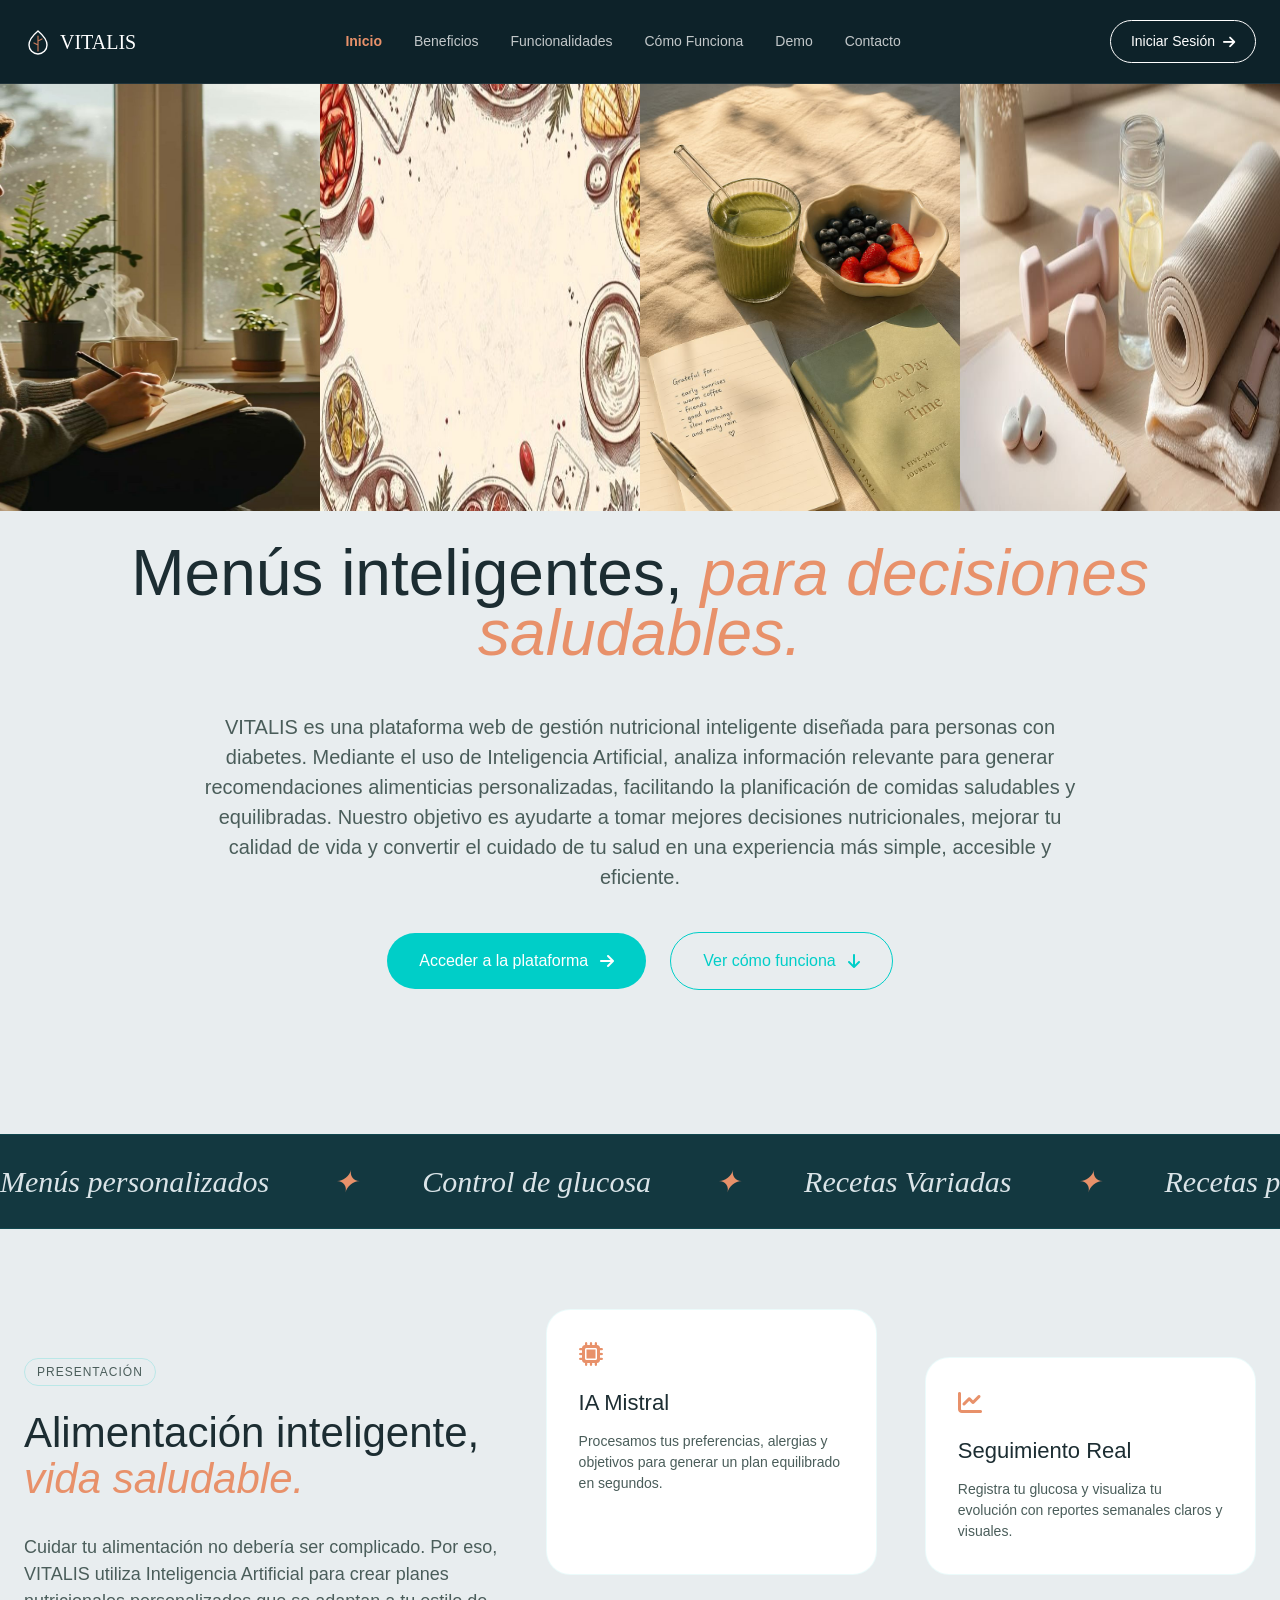
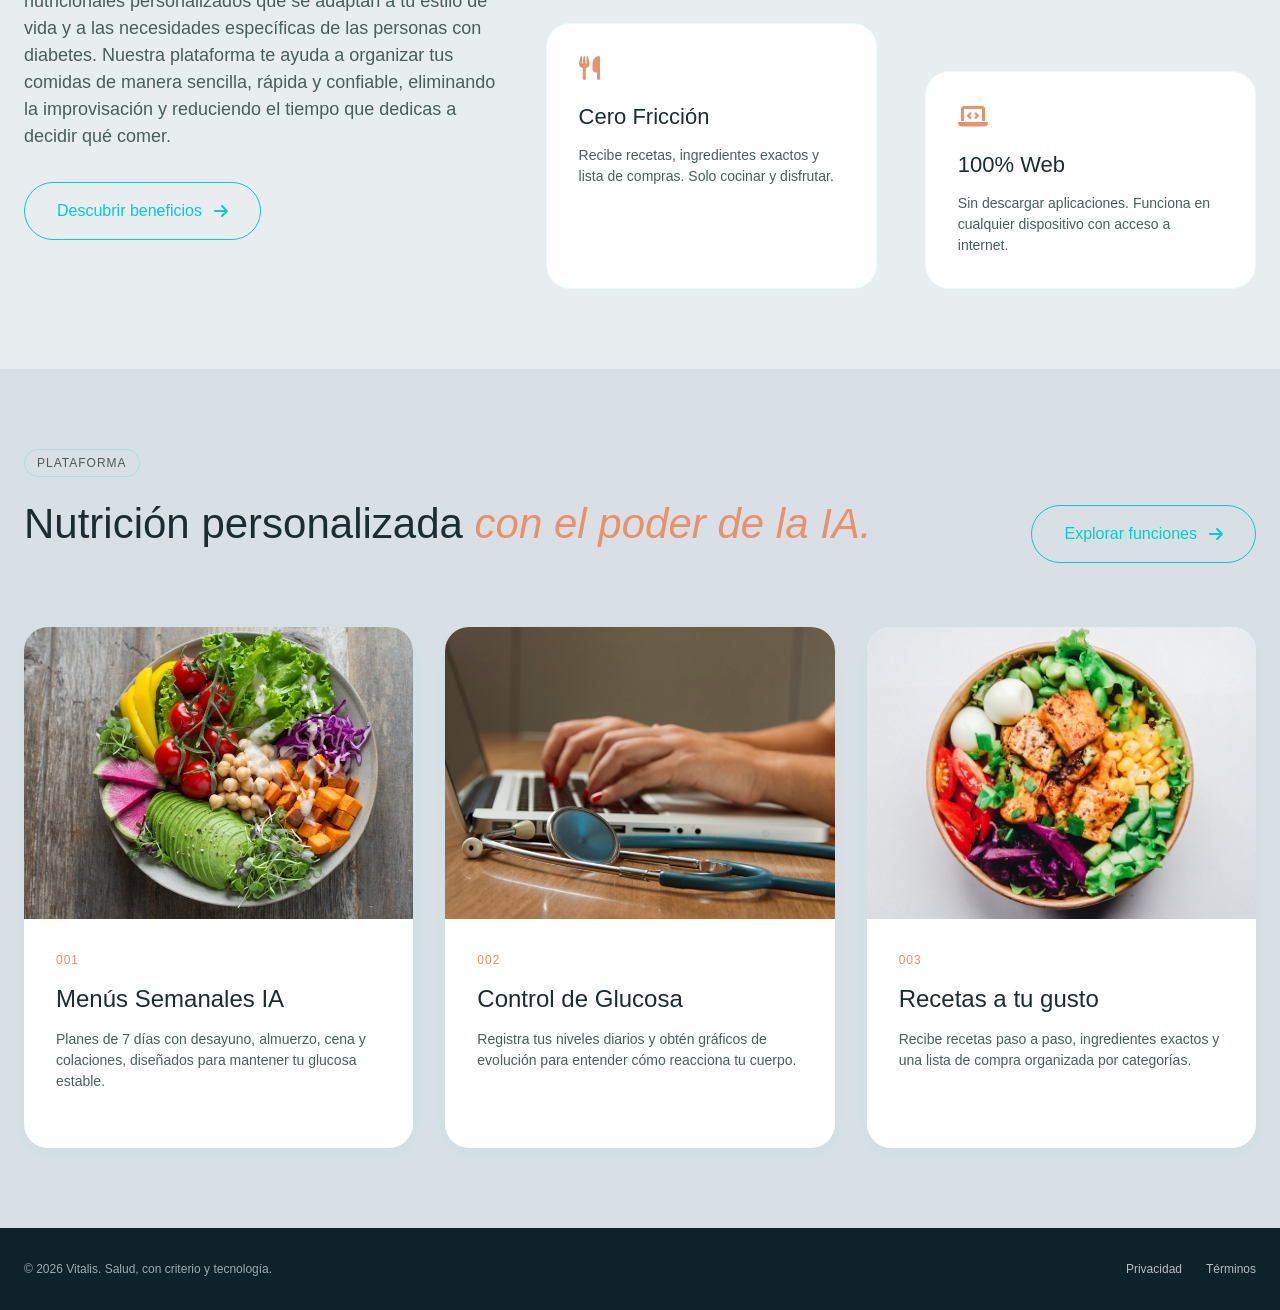
==== index.html @ 1b2283cb "Initial commit — Vitalis: diabetes nutrition platform" ====
<!DOCTYPE html>
<html lang="es">
<head>
<meta charset="UTF-8">
<meta name="viewport" content="width=device-width, initial-scale=1.0">
<title>VITALIS — Gestión Nutricional Inteligente para Diabetes</title>
<link rel="stylesheet" href="https://cdnjs.cloudflare.com/ajax/libs/font-awesome/6.4.0/css/all.min.css">
<link rel="stylesheet" href="estilos/estilos.css">
</head>
<body>

<header class="encabezado">
  <div class="contenedor contenedor-nav">
    <a href="index.html" class="logo">
      <img src="recursos/imagenes/logo.svg" width="28" height="28" alt="Vitalis">
      <span class="fuente-serif">VITALIS</span>
    </a>
    <nav class="enlaces-nav">
      <a href="index.html" class="activa">Inicio</a>
      <a href="paginas/beneficios.html">Beneficios</a>
      <a href="paginas/servicios.html">Funcionalidades</a>
      <a href="paginas/como-funciona.html">Cómo Funciona</a>
      <a href="paginas/demo.html">Demo</a>
      <a href="paginas/contacto.html">Contacto</a>
    </nav>
    <a href="paginas/login.html" class="boton-iniciar-sesion">Iniciar Sesión <i class="fas fa-arrow-right"></i></a>
  </div>
</header>

<section class="heroe">
  <div class="carrusel">
      <div class="carrusel__track">
        <!-- copia 1 -->
        <img src="recursos/imagenes/1131177631445539191.jfif" alt="">
        <img src="recursos/imagenes/descargar (1).jfif" alt="">
        <img src="recursos/imagenes/descargar (2).jfif" alt="">
        <img src="recursos/imagenes/Simple Online Income Ideas.jfif" alt="">
        <img src="recursos/imagenes/Unlocking the Mysteries of Spiritual Healing Through the Power of Mediums.jfif" alt="">
        <!-- copia 2 (idéntica, para el bucle sin corte) -->
        <img src="recursos/imagenes/1131177631445539191.jfif" alt="">
        <img src="recursos/imagenes/descargar (1).jfif" alt="">
        <img src="recursos/imagenes/descargar (2).jfif" alt="">
        <img src="recursos/imagenes/Simple Online Income Ideas.jfif" alt="">
        <img src="recursos/imagenes/Unlocking the Mysteries of Spiritual Healing Through the Power of Mediums.jfif" alt="">
      </div>
    </div>

  <div class="contenedor">
    <div class="heroe-titulo">
      <h1>Menús inteligentes, <em>para decisiones saludables.</em></h1>
    </div>

    <div class="heroe-texto">
      <p>VITALIS es una plataforma web de gestión nutricional inteligente diseñada para personas con diabetes. Mediante el uso de Inteligencia Artificial, analiza información relevante para generar recomendaciones alimenticias personalizadas, facilitando la planificación de comidas saludables y equilibradas. Nuestro objetivo es ayudarte a tomar mejores decisiones nutricionales, mejorar tu calidad de vida y convertir el cuidado de tu salud en una experiencia más simple, accesible y eficiente.</p>
    </div>

    <div class="grupo-botones">
      <a href="paginas/login.html" class="boton boton-primario"><span>Acceder a la plataforma</span><i class="fas fa-arrow-right"></i></a>
      <a href="paginas/como-funciona.html" class="boton boton-borde-bosque">Ver cómo funciona <i class="fas fa-arrow-down"></i></a>
    </div>

    <div class="estadisticas">
    </div>
  </div>
</section>

<div class="seccion-marquee">
  <div class="marquee">
    <span>Menús personalizados</span><span class="estrella">✦</span><span>Control de glucosa</span><span class="estrella">✦</span><span>Recetas Variadas</span><span class="estrella">✦</span><span>Recetas paso a paso</span><span class="estrella">✦</span>
    <span>Menús personalizados</span><span class="estrella">✦</span><span>Control de glucosa</span><span class="estrella">✦</span><span>Recetas Variadas</span><span class="estrella">✦</span><span>Recetas paso a paso</span><span class="estrella">✦</span>
  </div>
</div>

<section>
  <div class="contenedor malla-2 malla-2--filosofia">
    <div>
      <div class="pastilla">Presentación</div>
      <h2>Alimentación inteligente, <br><em>vida saludable.</em></h2>
      <p class="parrafo-filosofia mt-32">Cuidar tu alimentación no debería ser complicado. Por eso, VITALIS utiliza Inteligencia Artificial para crear planes nutricionales personalizados que se adaptan a tu estilo de vida y a las necesidades específicas de las personas con diabetes. Nuestra plataforma te ayuda a organizar tus comidas de manera sencilla, rápida y confiable, eliminando la improvisación y reduciendo el tiempo que dedicas a decidir qué comer.</p>
      <a href="paginas/beneficios.html" class="boton boton-borde-bosque mt-32">Descubrir beneficios <i class="fas fa-arrow-right"></i></a>
    </div>
    <div class="malla-2">
      <div class="tarjeta"><i class="fas fa-microchip"></i><h3>IA Mistral</h3><p>Procesamos tus preferencias, alergias y objetivos para generar un plan equilibrado en segundos.</p></div>
      <div class="tarjeta desplazado-top"><i class="fas fa-chart-line"></i><h3>Seguimiento Real</h3><p>Registra tu glucosa y visualiza tu evolución con reportes semanales claros y visuales.</p></div>
      <div class="tarjeta"><i class="fas fa-utensils"></i><h3>Cero Fricción</h3><p>Recibe recetas, ingredientes exactos y lista de compras. Solo cocinar y disfrutar.</p></div>
      <div class="tarjeta desplazado-top"><i class="fas fa-laptop-code"></i><h3>100% Web</h3><p>Sin descargar aplicaciones. Funciona en cualquier dispositivo con acceso a internet.</p></div>
    </div>
  </div>
</section>

<section class="fondo-crema">
  <div class="contenedor">
    <div class="cabecera-flex">
      <div>
        <div class="pastilla">Plataforma</div>
        <h2>Nutrición personalizada <em>con el poder de la IA.</em></h2>
      </div>
      <a href="paginas/servicios.html" class="boton boton-borde-bosque">Explorar funciones <i class="fas fa-arrow-right"></i></a>
    </div>
    <div class="malla-3">
      <article class="tarjeta-servicio">
        <div class="envoltura-img"><img src="recursos/imagenes/menus-ia.jpg" alt="Menús IA"></div>
        <div class="cuerpo-servicio">
          <div class="num-servicio">001</div>
          <h3>Menús Semanales IA</h3>
          <p>Planes de 7 días con desayuno, almuerzo, cena y colaciones, diseñados para mantener tu glucosa estable.</p>
        </div>
      </article>
      <article class="tarjeta-servicio">
        <div class="envoltura-img"><img src="recursos/imagenes/heroe-gestion-diabetes.jpg" alt="Control Glucosa"></div>
        <div class="cuerpo-servicio">
          <div class="num-servicio">002</div>
          <h3>Control de Glucosa</h3>
          <p>Registra tus niveles diarios y obtén gráficos de evolución para entender cómo reacciona tu cuerpo.</p>
        </div>
      </article>
      <article class="tarjeta-servicio">
        <div class="envoltura-img"><img src="recursos/imagenes/alimentos-saludables.jpg" alt="Listas de compra"></div>
        <div class="cuerpo-servicio">
          <div class="num-servicio">003</div>
          <h3>Recetas a tu gusto</h3>
          <p>Recibe recetas paso a paso, ingredientes exactos y una lista de compra organizada por categorías.</p>
        </div>
      </article>
    </div>
  </div>
</section>

<footer class="pie-pagina">
  <div class="contenedor contenedor-pie">
    <div>© 2026 Vitalis. Salud, con criterio y tecnología.</div>
    <div class="enlaces-pie">
      <a href="paginas/privacidad.html">Privacidad</a>
      <a href="paginas/terminos.html">Términos</a>
    </div>
  </div>
</footer>

</body>
</html>
---- estilos/estilos.css ----
.contenedor {
  max-width: 1400px;
  margin: 0 auto;
  padding: 0 24px;
}

.texto-centrado {
  text-align: center;
}

.fondo-crema {
  background: #D8E0E5;
}

.fondo-oscuro {
  background: #0D2229;
  color: #FFFFFF;
}
.fondo-oscuro h2, .fondo-oscuro h3 {
  color: #FFFFFF;
}

.fuente-serif {
  font-family: Georgia, "Times New Roman", Times, serif;
}

.pastilla {
  display: inline-flex;
  flex-direction: row;
  align-items: center;
  justify-content: flex-start;
  gap: 8px;
  padding: 4px 12px;
  border: 1px solid rgba(0, 206, 200, 0.2);
  border-radius: 999px;
  font-size: 12px;
  letter-spacing: 1px;
  text-transform: uppercase;
  font-weight: 500;
  color: #4A5D5A;
  margin-bottom: 24px;
}

.boton {
  display: inline-flex;
  flex-direction: row;
  align-items: center;
  justify-content: center;
  gap: 12px;
  padding: 16px 32px;
  border-radius: 999px;
  font-weight: 500;
  cursor: pointer;
  border: none;
  font-size: 16px;
  text-decoration: none;
  text-align: center;
}

.boton-primario {
  background: #00CEC8;
  color: #FFFFFF;
}
.boton-primario:hover {
  background: #E8916A;
  color: #1C2D32;
}

.boton-arcilla {
  background: #E8916A;
  color: #1C2D32;
}
.boton-arcilla:hover {
  background: #00CEC8;
  color: #FFFFFF;
}

.boton-wa {
  background: #25D366;
  color: #fff;
}
.boton-wa:hover {
  background: #128C7E;
}

.boton-bloque {
  width: 100%;
}

.boton-borde-bosque {
  background: transparent;
  color: #00CEC8;
  border: 1px solid #00CEC8;
}
.boton-borde-bosque:hover {
  background: #00CEC8;
  color: #FFFFFF;
}

.encabezado {
  position: sticky;
  top: 0;
  background: #0D2229;
  border-bottom: 1px solid rgba(255, 255, 255, 0.08);
  padding: 20px 0;
  z-index: 100;
}
.encabezado .contenedor-nav {
  display: flex;
  flex-direction: row;
  align-items: center;
  justify-content: space-between;
  gap: 0;
}
.encabezado .logo {
  display: flex;
  flex-direction: row;
  align-items: center;
  justify-content: flex-start;
  gap: 8px;
}
.encabezado .logo span {
  font-family: Georgia, "Times New Roman", Times, serif;
  font-size: 20px;
  color: #FFFFFF;
}
.encabezado .enlaces-nav {
  display: flex;
  flex-direction: row;
  align-items: center;
  justify-content: flex-start;
  gap: 32px;
}
.encabezado .enlaces-nav a {
  font-size: 14px;
  color: rgba(255, 255, 255, 0.75);
}
.encabezado .enlaces-nav a:hover {
  color: #FFFFFF;
}
.encabezado .enlaces-nav a.activa {
  color: #E8916A;
  font-weight: 600;
}
.encabezado .boton-iniciar-sesion {
  display: flex;
  flex-direction: row;
  align-items: center;
  justify-content: flex-start;
  gap: 8px;
  font-size: 14px;
  font-weight: 500;
  padding: 10px 20px;
  border-radius: 999px;
  border: 1px solid #FFFFFF;
  color: #FFFFFF;
}
.encabezado .boton-iniciar-sesion:hover {
  background: #FFFFFF;
  color: #0D2229;
}

.pie-pagina {
  background: #0D2229;
  color: #DAE4E8;
  padding: 32px 0;
}
.pie-pagina .contenedor-pie {
  display: flex;
  flex-direction: row;
  align-items: center;
  justify-content: space-between;
  gap: 0;
  font-size: 12px;
  opacity: 0.7;
}
.pie-pagina .enlaces-pie {
  display: flex;
  flex-direction: row;
  align-items: center;
  justify-content: flex-start;
  gap: 24px;
}
.pie-pagina .enlaces-pie a {
  color: #FFFFFF;
}

.malla-2 {
  display: grid;
  grid-template-columns: repeat(2, 1fr);
  gap: 48px;
}

.malla-3 {
  display: grid;
  grid-template-columns: repeat(3, 1fr);
  gap: 32px;
}

.malla-4 {
  display: grid;
  grid-template-columns: repeat(4, 1fr);
  gap: 40px;
}

.desplazado-top {
  margin-top: 48px;
}

.tarjeta {
  background: #FFFFFF;
  border: 1px solid rgba(0, 206, 200, 0.08);
  border-radius: 24px;
  padding: 32px;
}
.tarjeta:hover {
  box-shadow: 0 20px 40px -10px rgba(0, 206, 200, 0.15);
}
.tarjeta i {
  font-size: 24px;
  color: #E8916A;
  margin-bottom: 20px;
}
.tarjeta h3 {
  font-size: 22px;
  color: #1C2D32;
  font-weight: 500;
  margin-bottom: 12px;
}
.tarjeta p {
  font-size: 14px;
  color: #4A5D5A;
}

.tarjeta-servicio {
  background: #FFFFFF;
  border-radius: 24px;
  overflow: hidden;
  box-shadow: 0 5px 15px rgba(0, 206, 200, 0.05);
  display: flex;
  flex-direction: column;
}
.tarjeta-servicio .envoltura-img {
  aspect-ratio: 4/3;
  overflow: hidden;
}
.tarjeta-servicio .envoltura-img img {
  width: 100%;
  height: 100%;
  object-fit: cover;
}
.tarjeta-servicio .cuerpo-servicio {
  padding: 32px;
  flex-grow: 1;
  display: flex;
  flex-direction: column;
}
.tarjeta-servicio .num-servicio {
  font-size: 12px;
  text-transform: uppercase;
  letter-spacing: 1px;
  color: #E8916A;
  margin-bottom: 12px;
}
.tarjeta-servicio h3 {
  font-size: 24px;
  color: #1C2D32;
  font-weight: 500;
  margin-bottom: 12px;
}
.tarjeta-servicio p {
  font-size: 14px;
  color: #4A5D5A;
  margin-bottom: 24px;
  flex-grow: 1;
}

.td-etiqueta {
  color: #1C2D32;
  font-weight: 500;
}

.tabla-contenedor {
  max-width: 1000px;
  margin: 0 auto;
  overflow-x: auto;
}

table {
  width: 100%;
  border-collapse: collapse;
  text-align: left;
  background: #FFFFFF;
  border-radius: 16px;
  overflow: hidden;
  box-shadow: 0 10px 30px -15px rgba(22, 21, 19, 0.1);
  border: 1px solid rgba(0, 206, 200, 0.05);
}
table th {
  background: #00CEC8;
  color: #FFFFFF;
  padding: 16px;
  font-size: 12px;
  text-transform: uppercase;
  letter-spacing: 1px;
}
table td {
  padding: 16px;
  font-size: 14px;
  color: #4A5D5A;
  border-bottom: 1px solid rgba(0, 206, 200, 0.05);
}

.formulario-grupo {
  margin-bottom: 24px;
}

.formulario-etiqueta {
  display: block;
  font-size: 12px;
  text-transform: uppercase;
  letter-spacing: 1px;
  color: #00CEC8;
  font-weight: 500;
  margin-bottom: 8px;
}

.formulario-entrada {
  width: 100%;
  border: 1px solid rgba(0, 206, 200, 0.2);
  border-radius: 12px;
  font-family: "Segoe UI", Roboto, Helvetica, Arial, sans-serif;
  outline: none;
}
.formulario-entrada:focus {
  border-color: #E8916A;
}
.formulario-entrada {
  background: transparent;
  padding: 14px 16px;
  font-size: 15px;
  color: #1C2D32;
}

.ic-musgo {
  color: #5E8A8F;
}

.ic-arcilla {
  color: #E8916A;
}

.ic-bosque {
  color: #00CEC8;
}

.ic-tenue {
  color: #bbb;
}

.ic-wa {
  color: #25D366;
}

.ic-grande {
  font-size: 18px;
}

.contenedor--600 {
  max-width: 600px;
}

.contenedor--900 {
  max-width: 900px;
}

.contenedor--1000 {
  max-width: 1000px;
}

.mt-16 {
  margin-top: 16px;
}

.mt-32 {
  margin-top: 32px;
}

.mt-48 {
  margin-top: 48px;
}

.mb-64 {
  margin-bottom: 64px;
}

.cabecera-flex {
  display: flex;
  flex-direction: row;
  align-items: flex-end;
  justify-content: space-between;
  gap: 0;
  flex-wrap: wrap;
  gap: 24px;
  margin-bottom: 64px;
}

.circulo-icono {
  width: 56px;
  height: 56px;
  border-radius: 50%;
  display: flex;
  flex-direction: row;
  align-items: center;
  justify-content: center;
  gap: 0;
  flex-shrink: 0;
  background: #D8E0E5;
  margin-bottom: 24px;
  color: #1C2D32;
  font-size: 20px;
}
.circulo-icono i {
  line-height: 1;
  margin: 0;
  display: flex;
  flex-direction: row;
  align-items: center;
  justify-content: center;
  gap: 0;
  width: 100%;
  height: 100%;
}

.circulo-icono--sm {
  width: 48px;
  height: 48px;
}

.tarjeta--plana {
  background: transparent;
  border: none;
  box-shadow: none;
  padding: 0;
}

.demo-select-wrapper {
  position: relative;
  display: flex;
  align-items: center;
  gap: 12px;
}
.demo-select-wrapper .demo-select-icono {
  font-size: 20px;
  color: #E8916A;
  flex-shrink: 0;
  width: 24px;
  text-align: center;
}
.demo-select-wrapper select {
  width: 100%;
  padding: 14px 40px 14px 16px;
  border: 1px solid rgba(0, 206, 200, 0.2);
  border-radius: 12px;
  font-family: "Segoe UI", Roboto, Helvetica, Arial, sans-serif;
  font-size: 15px;
  color: #1C2D32;
  background: #FFFFFF;
  cursor: pointer;
  outline: none;
  appearance: none;
  transition: border-color 0.2s;
}
.demo-select-wrapper select:focus {
  border-color: #E8916A;
}
.demo-select-wrapper .demo-select-flecha {
  position: absolute;
  right: 16px;
  top: 50%;
  transform: translateY(-50%);
  color: #4A5D5A;
  font-size: 12px;
  pointer-events: none;
}

.demo-checkbox-grid {
  display: flex;
  flex-wrap: wrap;
  gap: 10px;
}
.demo-checkbox-grid .demo-checkbox-item {
  display: inline-flex;
  align-items: center;
  gap: 8px;
  padding: 10px 16px;
  border: 1px solid rgba(0, 206, 200, 0.15);
  border-radius: 12px;
  cursor: pointer;
  transition: border-color 0.2s, background 0.2s;
  background: #FFFFFF;
  user-select: none;
}
.demo-checkbox-grid .demo-checkbox-item input {
  accent-color: #00CEC8;
  width: 16px;
  height: 16px;
  flex-shrink: 0;
}
.demo-checkbox-grid .demo-checkbox-item i {
  font-size: 16px;
  color: #E8916A;
  flex-shrink: 0;
}
.demo-checkbox-grid .demo-checkbox-item h4 {
  font-size: 14px;
  color: #1C2D32;
  font-weight: 500;
}
.demo-checkbox-grid .demo-checkbox-item:hover {
  border-color: #E8916A;
  background: rgba(232, 145, 106, 0.04);
}

.volver-link {
  display: inline-flex;
  flex-direction: row;
  align-items: center;
  justify-content: flex-start;
  gap: 8px;
  font-size: 13px;
  color: #4A5D5A;
  text-decoration: none;
  margin-bottom: 16px;
}

* {
  margin: 0;
  padding: 0;
  box-sizing: border-box;
}

body {
  font-family: "Segoe UI", Roboto, Helvetica, Arial, sans-serif;
  background: #E8EDEF;
  color: #1C2D32;
  overflow-x: hidden;
  line-height: 1.5;
}

img {
  max-width: 100%;
  display: block;
}

a {
  text-decoration: none;
  color: inherit;
}

ul {
  list-style: none;
}

section {
  padding: 80px 0;
}

h1 {
  font-size: 56px;
  line-height: 0.95;
  color: #1C2D32;
  font-weight: 300;
}

h2 {
  font-size: 42px;
  font-weight: 300;
  color: #1C2D32;
  line-height: 1.1;
  margin-bottom: 16px;
}

h1 em, h2 em {
  color: #E8916A;
  font-style: italic;
}

.pagina-heroe {
  padding: 120px 0 80px;
  position: relative;
  overflow: hidden;
}
.pagina-heroe p {
  font-size: 18px;
  color: #4A5D5A;
  margin-top: 32px;
  max-width: 700px;
}

.pagina-heroe--fondo,
.pagina-heroe--servicios,
.pagina-heroe--como-funciona {
  background-size: cover;
  background-position: center;
}
.pagina-heroe--fondo::before,
.pagina-heroe--servicios::before,
.pagina-heroe--como-funciona::before {
  content: "";
  position: absolute;
  inset: 0;
  background: rgba(0, 0, 0, 0.35);
  z-index: 0;
  pointer-events: none;
}
.pagina-heroe--fondo .contenedor,
.pagina-heroe--servicios .contenedor,
.pagina-heroe--como-funciona .contenedor {
  position: relative;
  z-index: 1;
}
.pagina-heroe--fondo .pastilla,
.pagina-heroe--servicios .pastilla,
.pagina-heroe--como-funciona .pastilla {
  color: #FFFFFF;
  border-color: rgba(255, 255, 255, 0.3);
}
.pagina-heroe--fondo h1,
.pagina-heroe--servicios h1,
.pagina-heroe--como-funciona h1 {
  color: #FFFFFF;
  font-weight: 700;
  font-size: 60px;
}
.pagina-heroe--fondo h1 em,
.pagina-heroe--servicios h1 em,
.pagina-heroe--como-funciona h1 em {
  color: #E8916A;
}
.pagina-heroe--fondo p,
.pagina-heroe--servicios p,
.pagina-heroe--como-funciona p {
  color: rgba(255, 255, 255, 0.85);
  font-weight: 700;
  font-size: 20px;
}

.pagina-heroe--fondo {
  background-image: url("../recursos/imagenes/Gemini_Generated_Image_z3b05wz3b05wz3b0.png");
}

.pagina-heroe--servicios {
  background-image: url("../recursos/imagenes/ChatGPT Image 21 jun 2026, 20_52_19.png");
}

.pagina-heroe--como-funciona {
  background-image: url("../recursos/imagenes/ChatGPT Image 21 jun 2026, 20_43_09.png");
}

.heroe {
  padding: 0 0 80px;
  position: relative;
  overflow: hidden;
}
.heroe .heroe-titulo {
  text-align: center;
  padding-top: 32px;
  margin-bottom: 48px;
}
.heroe .heroe-titulo h1 {
  font-size: 64px;
  margin-bottom: 0;
}
.heroe .carrusel {
  overflow: hidden;
  aspect-ratio: 3/1;
}
.heroe .carrusel .carrusel__track {
  display: flex;
  width: max-content;
  height: 100%;
  animation: scroll-carrusel 20s linear infinite;
}
.heroe .carrusel .carrusel__track img {
  height: 100%;
  width: 25vw;
  max-width: none;
  flex-shrink: 0;
}
.heroe .heroe-texto p {
  font-size: 20px;
  color: #4A5D5A;
  margin-bottom: 40px;
  max-width: 900px;
  margin-left: auto;
  margin-right: auto;
  text-align: center;
}
.heroe .grupo-botones {
  display: flex;
  flex-direction: row;
  align-items: center;
  justify-content: center;
  gap: 24px;
  flex-wrap: wrap;
  margin-bottom: 64px;
}
.heroe .estadisticas {
  display: grid;
  grid-template-columns: repeat(3, 1fr);
  gap: 32px;
  max-width: 600px;
  margin: 0 auto;
}

.malla-2--filosofia {
  grid-template-columns: 0.8fr 1.2fr;
  align-items: center;
}

.parrafo-filosofia {
  font-size: 18px;
  color: #4A5D5A;
}

.seccion-marquee {
  padding: 24px 0;
  background: #133840;
  border-top: 1px solid rgba(0, 206, 200, 0.1);
  border-bottom: 1px solid rgba(0, 206, 200, 0.1);
  overflow: hidden;
}
.seccion-marquee .marquee {
  display: flex;
  gap: 64px;
  white-space: nowrap;
  font-family: Georgia, "Times New Roman", Times, serif;
  font-size: 30px;
  font-style: italic;
  color: #DAE4E8;
  animation: slide 40s linear infinite;
}
.seccion-marquee .marquee .estrella {
  color: #E8916A;
}

@keyframes slide {
  to {
    transform: translateX(-50%);
  }
}
@keyframes scroll-carrusel {
  from {
    transform: translateX(0);
  }
  to {
    transform: translateX(-50%);
  }
}
.detalle-servicio {
  display: grid;
  grid-template-columns: 1fr 1fr;
  gap: 64px;
  align-items: center;
  padding: 80px 0;
  border-top: 1px solid rgba(0, 206, 200, 0.1);
}
.detalle-servicio .num-servicio {
  font-size: 14px;
  letter-spacing: 2px;
  color: #E8916A;
  text-transform: uppercase;
}
.detalle-servicio h2 {
  font-size: 36px;
  color: #0D2229;
  margin-top: 12px;
  margin-bottom: 24px;
  font-weight: 500;
}
.detalle-servicio p {
  font-size: 16px;
  color: #4A5D5A;
  margin-bottom: 32px;
}
.detalle-servicio .etiquetas {
  display: flex;
  flex-direction: row;
  align-items: center;
  justify-content: flex-start;
  gap: 8px;
  flex-wrap: wrap;
  margin-bottom: 32px;
}
.detalle-servicio .etiquetas .etiqueta {
  background: #D8E0E5;
  color: #4A5D5A;
  padding: 6px 12px;
  border-radius: 999px;
  font-size: 12px;
}
.detalle-servicio .imagen-servicio {
  border-radius: 16px;
  overflow: hidden;
  aspect-ratio: 4/3;
}
.detalle-servicio .imagen-servicio img {
  width: 100%;
  height: 100%;
  object-fit: cover;
}

.detalle-servicio--borde {
  border-bottom: 1px solid rgba(0, 206, 200, 0.1);
}

.detalle-servicio--reverso .imagen-servicio {
  order: 2;
}

.seccion-mockup {
  background: #D8E0E5;
  text-align: center;
}
.seccion-mockup .ventana-mockup {
  max-width: 1000px;
  margin: 48px auto 0;
  background: #FFFFFF;
  border: 1px solid rgba(0, 206, 200, 0.08);
  border-radius: 16px;
  overflow: hidden;
  box-shadow: 0 20px 50px -10px rgba(0, 206, 200, 0.15);
}
.seccion-mockup .barra-navegador {
  display: flex;
  flex-direction: row;
  align-items: center;
  justify-content: flex-start;
  gap: 8px;
  padding: 12px 20px;
  border-bottom: 1px solid rgba(0, 206, 200, 0.05);
}
.seccion-mockup .barra-navegador .punto {
  width: 10px;
  height: 10px;
  border-radius: 50%;
}
.seccion-mockup .barra-navegador .rojo {
  background: #ff5f56;
}
.seccion-mockup .barra-navegador .amarillo {
  background: #ffbd2e;
}
.seccion-mockup .barra-navegador .verde {
  background: #27c93f;
}
.seccion-mockup .barra-navegador .url {
  margin-left: 12px;
  font-size: 12px;
  color: #4A5D5A;
}
.seccion-mockup .cuerpo-mockup {
  display: grid;
  grid-template-columns: 1fr 2fr;
  gap: 24px;
  padding: 32px;
}
.seccion-mockup .tarjeta {
  text-align: left;
  padding: 20px;
  background: #FFFFFF;
  border: 1px solid rgba(0, 206, 200, 0.05);
  border-radius: 12px;
}
.seccion-mockup .tarjeta .mini-titulo {
  font-size: 12px;
  text-transform: uppercase;
  letter-spacing: 1px;
  color: #E8916A;
  display: block;
  margin-bottom: 8px;
}
.seccion-mockup .tarjeta .valor {
  display: block;
  font-family: Georgia, "Times New Roman", Times, serif;
  font-size: 28px;
  color: #0D2229;
  font-weight: 400;
}
.seccion-mockup .tarjeta .barra {
  height: 8px;
  margin-top: 12px;
  border-radius: 4px;
  background: #D8E0E5;
}
.seccion-mockup .tarjeta .barra span {
  display: block;
  height: 100%;
  width: 70%;
  border-radius: 4px;
  background: #5E8A8F;
}
.seccion-mockup .tarjeta .menu li {
  display: flex;
  flex-direction: row;
  align-items: center;
  justify-content: space-between;
  gap: 0;
  padding: 6px 0;
  font-size: 14px;
  color: #4A5D5A;
  border-bottom: 1px solid rgba(0, 206, 200, 0.05);
}
.seccion-mockup .tarjeta .menu .sin-borde {
  border-bottom: none;
}

.malla-precios {
  display: grid;
  grid-template-columns: 1fr 1fr;
  gap: 32px;
  max-width: 1000px;
  margin: 48px auto 0;
}
.malla-precios .tarjeta-precio {
  background: #FFFFFF;
  border: 1px solid rgba(0, 206, 200, 0.08);
  border-radius: 24px;
  padding: 40px;
  position: relative;
}
.malla-precios .tarjeta-precio:hover {
  border-color: #E8916A;
  box-shadow: 0 20px 40px -10px rgba(232, 145, 106, 0.2);
}
.malla-precios .tarjeta-precio .insignia-precio {
  position: absolute;
  top: -16px;
  right: -16px;
  background: #E8916A;
  color: #fff;
  font-size: 12px;
  padding: 4px 12px;
  border-radius: 999px;
}
.malla-precios .tarjeta-precio h3 {
  font-size: 24px;
  color: #1C2D32;
  font-weight: 500;
  margin-bottom: 8px;
}
.malla-precios .tarjeta-precio .sub-precio {
  font-size: 14px;
  color: #4A5D5A;
  margin-bottom: 24px;
}
.malla-precios .tarjeta-precio .valor-precio {
  font-family: Georgia, "Times New Roman", Times, serif;
  font-size: 36px;
  color: #00CEC8;
  margin-bottom: 24px;
}
.malla-precios .tarjeta-precio .valor-precio span {
  font-size: 16px;
  color: #4A5D5A;
  font-family: "Segoe UI", Roboto, Helvetica, Arial, sans-serif;
}
.malla-precios .tarjeta-precio .lista-precio {
  list-style: none;
  margin-bottom: 32px;
}
.malla-precios .tarjeta-precio .lista-precio li {
  font-size: 14px;
  color: #4A5D5A;
  margin-bottom: 12px;
  display: flex;
  flex-direction: row;
  align-items: center;
  justify-content: flex-start;
  gap: 8px;
}
.malla-precios .tarjeta-precio .lista-precio li i {
  color: #5E8A8F;
}
.malla-precios .tarjeta-precio .lista-precio .deshabilitado {
  opacity: 0.5;
}
.malla-precios .tarjeta-precio .lista-precio .deshabilitado i {
  color: #ccc;
}

.destacada {
  border-color: #E8916A;
}

.elemento-faq {
  background: #FFFFFF;
  border: 1px solid rgba(0, 206, 200, 0.08);
  border-radius: 16px;
  padding: 24px;
  margin-bottom: 16px;
  cursor: pointer;
}
.elemento-faq summary {
  font-family: Georgia, "Times New Roman", Times, serif;
  font-size: 20px;
  color: #1C2D32;
  display: flex;
  flex-direction: row;
  align-items: center;
  justify-content: space-between;
  gap: 0;
}
.elemento-faq p {
  margin-top: 16px;
  font-size: 14px;
  color: #4A5D5A;
}

.timeline {
  max-width: 800px;
  margin: 0 auto;
}
.timeline .item-timeline {
  position: relative;
  padding-left: 80px;
  padding-bottom: 48px;
  border-left: 1px solid rgba(0, 206, 200, 0.15);
  margin-left: 20px;
}
.timeline .item-timeline.sin-borde {
  border-left: none;
}
.timeline .item-timeline .num-timeline {
  width: 40px;
  height: 40px;
  border-radius: 50%;
  display: flex;
  flex-direction: row;
  align-items: center;
  justify-content: center;
  gap: 0;
  flex-shrink: 0;
  position: absolute;
  left: 0;
  top: 0;
  margin-left: -20px;
  background: #E8EDEF;
  border: 1px solid #E8916A;
  color: #E8916A;
  font-family: Georgia, "Times New Roman", Times, serif;
  font-weight: 500;
}
.timeline .item-timeline h3 {
  font-size: 28px;
  color: #1C2D32;
  margin-bottom: 12px;
  font-weight: 500;
}
.timeline .item-timeline .meta-timeline {
  font-size: 12px;
  text-transform: uppercase;
  letter-spacing: 1px;
  color: #5E8A8F;
  margin-bottom: 16px;
  display: block;
}
.timeline .item-timeline p {
  font-size: 16px;
  color: #4A5D5A;
}

.tarjeta-comparativa {
  background: #FFFFFF;
  border: none;
  border-radius: 24px;
  padding: 32px;
  border-left: 4px solid #C5D5D9;
}
.tarjeta-comparativa h3 {
  font-size: 24px;
  color: #1C2D32;
  font-weight: 500;
  margin-bottom: 24px;
}
.tarjeta-comparativa ul li {
  display: flex;
  flex-direction: row;
  align-items: flex-start;
  justify-content: flex-start;
  gap: 12px;
  margin-bottom: 16px;
  font-size: 14px;
  color: #4A5D5A;
}
.tarjeta-comparativa ul li i {
  margin-top: 4px;
}

.activa {
  border-color: #E8916A;
}

.tarjeta-comparativa .ic-tenue-titulo {
  color: #4A5D5A;
}

.tarjeta-meta {
  background: #FFFFFF;
  border: none;
  border-radius: 24px;
  padding: 40px;
  border-top: 4px solid transparent;
  box-shadow: 0 10px 30px -15px rgba(22, 21, 19, 0.1);
}
.tarjeta-meta h3 {
  font-size: 24px;
  color: #1C2D32;
  font-weight: 500;
  margin: 12px 0 16px;
}
.tarjeta-meta p {
  font-size: 14px;
  color: #4A5D5A;
}
.tarjeta-meta .etiqueta-meta {
  font-size: 12px;
  text-transform: uppercase;
  letter-spacing: 1px;
  font-weight: 600;
}

.tarjeta-meta--musgo {
  border-top-color: #5E8A8F;
}

.tarjeta-meta--musgo .etiqueta-meta {
  color: #5E8A8F;
}

.tarjeta-meta--arcilla {
  border-top-color: #E8916A;
}

.tarjeta-meta--arcilla .etiqueta-meta {
  color: #E8916A;
}

.tarjeta-meta--bosque {
  border-top-color: #00CEC8;
}

.tarjeta-meta--bosque .etiqueta-meta {
  color: #00CEC8;
}

.contenido-legal {
  max-width: 700px;
  margin: 40px auto 80px;
  font-size: 16px;
  line-height: 1.8;
  color: #4A5D5A;
}
.contenido-legal h2 {
  font-family: Georgia, "Times New Roman", Times, serif;
  font-size: 28px;
  color: #0D2229;
  margin-top: 40px;
  margin-bottom: 16px;
  font-weight: 500;
}
.contenido-legal p {
  margin-bottom: 20px;
}
.contenido-legal strong {
  color: #1C2D32;
  font-weight: 600;
}
.contenido-legal a {
  color: #E8916A;
  text-decoration: underline;
}

.seccion--sin-top {
  padding-top: 0;
}

.seccion--compacta {
  padding: 0 0 40px;
}

.seccion--top-40 {
  padding-top: 40px;
}

.malla-stats .stat-num {
  font-family: Georgia, "Times New Roman", Times, serif;
  font-size: 48px;
  color: #E8916A;
  margin-bottom: 12px;
}
.malla-stats .stat-label {
  font-size: 12px;
  text-transform: uppercase;
  letter-spacing: 1px;
  opacity: 0.7;
}
.malla-stats .stat--bordes {
  border-left: 1px solid rgba(255, 255, 255, 0.15);
  border-right: 1px solid rgba(255, 255, 255, 0.15);
}

.bloque-cta {
  background: #0D2229;
  color: #FFFFFF;
}
.bloque-cta h2, .bloque-cta h3 {
  color: #FFFFFF;
}
.bloque-cta {
  padding: 64px 48px;
  border-radius: 24px;
  text-align: center;
  position: relative;
  overflow: hidden;
}
.bloque-cta h2 {
  margin-bottom: 16px;
}
.bloque-cta p {
  opacity: 0.7;
  margin: 0 auto 32px;
  max-width: 400px;
}
.bloque-cta .bloque-cta__icono {
  width: 64px;
  height: 64px;
  border-radius: 50%;
  display: flex;
  flex-direction: row;
  align-items: center;
  justify-content: center;
  gap: 0;
  flex-shrink: 0;
  background: rgba(232, 145, 106, 0.2);
  border: 1px solid #E8916A;
  margin: 0 auto 24px;
  color: #E8916A;
  font-size: 24px;
}

.cita-uso {
  font-style: italic;
}

.parrafo-intro {
  font-size: 14px;
  color: #4A5D5A;
  max-width: 500px;
  margin-left: auto;
  margin-right: auto;
}

.caja-contacto {
  background: #FFFFFF;
  border: none;
  border-radius: 24px;
  padding: 32px;
  margin-bottom: 32px;
}
.caja-contacto h3 {
  font-size: 22px;
  color: #1C2D32;
  font-weight: 500;
  margin-bottom: 24px;
}

.caja-profesional {
  background: #0D2229;
  color: #FFFFFF;
}
.caja-profesional h2, .caja-profesional h3 {
  color: #FFFFFF;
}
.caja-profesional {
  padding: 32px;
  border-radius: 24px;
}
.caja-profesional h3 {
  font-size: 22px;
  margin-bottom: 24px;
  font-weight: 500;
}
.caja-profesional p {
  opacity: 0.8;
  font-size: 14px;
  margin-bottom: 24px;
}

.item-contacto {
  display: flex;
  flex-direction: row;
  align-items: flex-start;
  justify-content: flex-start;
  gap: 12px;
  margin-bottom: 16px;
  font-size: 14px;
  color: #4A5D5A;
}
.item-contacto i {
  margin-top: 4px;
  font-size: 18px;
}
.item-contacto strong {
  display: block;
  color: #1C2D32;
  font-weight: 500;
}

.caja-aviso {
  background: rgba(232, 145, 106, 0.2);
  border: 1px solid #E8916A;
  padding: 16px;
  border-radius: 12px;
  display: flex;
  flex-direction: row;
  align-items: center;
  justify-content: flex-start;
  gap: 12px;
  font-size: 12px;
}
.caja-aviso i {
  color: #E8916A;
  font-size: 18px;
}

.nota-formulario {
  font-size: 12px;
  opacity: 0.6;
  margin-bottom: 16px;
}

.malla-2--contacto {
  grid-template-columns: 1.4fr 1fr;
}

.malla-2--form {
  grid-template-columns: 1fr 1fr;
  gap: 24px;
  margin-bottom: 24px;
}

.demo-hero {
  padding: 100px 0 40px;
  text-align: center;
}
.demo-hero h1 {
  margin-bottom: 16px;
}
.demo-hero p {
  font-size: 18px;
  color: #4A5D5A;
  max-width: 600px;
  margin: 0 auto;
}

.demo-contenedor, .demo-resultado {
  max-width: 800px;
  margin: 0 auto;
  background: #FFFFFF;
  border-radius: 24px;
  padding: 48px;
  box-shadow: 0 10px 30px -15px rgba(0, 206, 200, 0.1);
}

.demo-leyenda {
  font-size: 12px;
  text-transform: uppercase;
  letter-spacing: 1px;
  color: #4A5D5A;
  margin-bottom: 16px;
}

.demo-seccion {
  border: none;
  margin-bottom: 24px;
  padding-bottom: 24px;
}

.demo-seccion--ultima {
  border-bottom: none;
  margin-bottom: 24px;
}

.demo-titulo-seccion {
  font-family: Georgia, "Times New Roman", Times, serif;
  font-size: 20px;
  color: #1C2D32;
  margin-bottom: 16px;
  display: flex;
  flex-direction: row;
  align-items: center;
  justify-content: flex-start;
  gap: 12px;
}
.demo-titulo-seccion .num-seccion {
  width: 32px;
  height: 32px;
  border-radius: 50%;
  display: flex;
  flex-direction: row;
  align-items: center;
  justify-content: center;
  gap: 0;
  flex-shrink: 0;
  background: #00CEC8;
  color: #FFFFFF;
  font-size: 14px;
  font-family: "Segoe UI", Roboto, Helvetica, Arial, sans-serif;
  font-weight: 600;
}

.demo-details {
  max-width: 800px;
  margin: 32px auto 64px;
}
.demo-details summary {
  cursor: pointer;
  list-style: none;
}

.demo-conector {
  text-align: center;
  margin: 48px 0;
}
.demo-conector .conector-icono {
  width: 64px;
  height: 64px;
  border-radius: 50%;
  display: flex;
  flex-direction: row;
  align-items: center;
  justify-content: center;
  gap: 0;
  flex-shrink: 0;
  margin: 0 auto;
  background: #00CEC8;
  color: #FFFFFF;
  font-size: 24px;
}
.demo-conector .conector-texto {
  margin-top: 12px;
  font-size: 14px;
  text-transform: uppercase;
  letter-spacing: 1px;
  color: #4A5D5A;
  font-weight: 600;
}
.demo-conector .conector-subtexto {
  margin-top: 4px;
  font-size: 12px;
  color: #4A5D5A;
  opacity: 0.6;
}

.demo-resultado .resultado-header {
  text-align: center;
  margin-bottom: 32px;
  padding-bottom: 24px;
  border-bottom: 2px solid rgba(0, 206, 200, 0.08);
}
.demo-resultado .resultado-header .ia-badge {
  display: inline-flex;
  flex-direction: row;
  align-items: center;
  justify-content: flex-start;
  gap: 8px;
  padding: 6px 16px;
  background: rgba(0, 206, 200, 0.1);
  border-radius: 999px;
  font-size: 11px;
  text-transform: uppercase;
  letter-spacing: 1px;
  font-weight: 700;
  color: #00CEC8;
  margin-bottom: 16px;
}
.demo-resultado .resultado-header .ia-badge i {
  font-size: 14px;
}
.demo-resultado .resultado-header h3 {
  font-family: Georgia, "Times New Roman", Times, serif;
  font-size: 26px;
  color: #1C2D32;
  margin-bottom: 8px;
}
.demo-resultado .resultado-header p {
  font-size: 14px;
  color: #4A5D5A;
}

.demo-menu .demo-menu-item {
  display: grid;
  grid-template-columns: 56px 1fr auto;
  gap: 16px;
  align-items: center;
  padding: 16px 0;
  border-bottom: 1px solid rgba(0, 206, 200, 0.06);
}
.demo-menu .demo-menu-item.sin-borde {
  border-bottom: none;
}
.demo-menu .demo-menu-item .menu-icono {
  width: 48px;
  height: 48px;
  border-radius: 12px;
  background: #D8E0E5;
  display: flex;
  align-items: center;
  justify-content: center;
  font-size: 18px;
  color: #00CEC8;
}
.demo-menu .demo-menu-item .menu-contenido h4 {
  font-size: 15px;
  color: #1C2D32;
  margin-bottom: 2px;
  font-weight: 600;
}
.demo-menu .demo-menu-item .menu-contenido p {
  font-size: 13px;
  color: #4A5D5A;
}
.demo-menu .demo-menu-item .menu-nutricion {
  text-align: right;
}
.demo-menu .demo-menu-item .menu-nutricion .cho {
  font-size: 14px;
  font-weight: 700;
  color: #00CEC8;
}
.demo-menu .demo-menu-item .menu-nutricion .ig {
  font-size: 11px;
  color: #4A5D5A;
}

.demo-nutricion-total {
  display: grid;
  grid-template-columns: repeat(3, 1fr);
  gap: 16px;
  margin-top: 24px;
  padding-top: 24px;
  border-top: 2px solid rgba(0, 206, 200, 0.1);
}
.demo-nutricion-total .nutricion-item {
  text-align: center;
  padding: 16px;
  background: #D8E0E5;
  border-radius: 16px;
}
.demo-nutricion-total .nutricion-item .nutricion-num {
  font-family: Georgia, "Times New Roman", Times, serif;
  font-size: 28px;
  color: #00CEC8;
  font-weight: 600;
}
.demo-nutricion-total .nutricion-item .nutricion-label {
  font-size: 11px;
  text-transform: uppercase;
  letter-spacing: 1px;
  color: #4A5D5A;
  margin-top: 4px;
}

.cta-texto {
  opacity: 0.7;
  margin-bottom: 32px;
  font-size: 16px;
}

.demo-cta-claro {
  background: #D8E0E5;
  color: #1C2D32;
  text-align: center;
}
.demo-cta-claro h2 {
  color: #1C2D32;
}
.demo-cta-claro .cta-texto {
  color: #4A5D5A;
  opacity: 1;
}

.demo-nota {
  text-align: center;
  margin-top: 32px;
  padding: 20px;
  background: rgba(232, 145, 106, 0.1);
  border: 1px solid rgba(232, 145, 106, 0.3);
  border-radius: 16px;
  font-size: 14px;
  color: #4A5D5A;
}
.demo-nota a {
  color: #00CEC8;
  font-weight: 600;
  text-decoration: underline;
}

.gestion-nutricional {
  padding: 80px 0;
}

.contenido-superior {
  display: flex;
  flex-direction: row;
  align-items: flex-start;
  justify-content: center;
  gap: 48px;
  flex-wrap: wrap;
}

.titulo-seccion-gn {
  color: #0D2229;
  margin-bottom: 24px;
}

.notas {
  background: #FFFFFF;
  border: 1px solid rgba(0, 206, 200, 0.08);
  border-radius: 24px;
  padding: 32px;
  display: flex;
  flex-direction: column;
  align-items: stretch;
  justify-content: flex-start;
  gap: 16px;
  flex: 1;
}
.notas .boton {
  margin-top: 16px;
}
.notas textarea {
  width: 100%;
  height: 250px;
  background: #E8EDEF;
  border: none;
  border-radius: 5px;
  padding: 20px;
  resize: none;
  font-size: 15px;
  font-family: "Segoe UI", Roboto, Helvetica, Arial, sans-serif;
  color: #1C2D32;
  box-shadow: 10px 10px 25px rgba(0, 0, 0, 0.15);
  transform: rotate(-2deg);
  transition: 0.4s;
}
.notas textarea:focus {
  outline: none;
  transform: rotate(0deg) scale(1.02);
}

.logros {
  background: #FFFFFF;
  border: 1px solid rgba(0, 206, 200, 0.08);
  border-radius: 24px;
  padding: 32px;
  flex: 0 0 350px;
  text-align: center;
}
.logros .logros__contenido {
  display: flex;
  flex-direction: row;
  align-items: center;
  justify-content: center;
  gap: 24px;
  margin-top: 24px;
}
.logros .logros__texto {
  margin-top: 20px;
  font-weight: 600;
  font-size: 14px;
  color: #4A5D5A;
}

.barra-progreso {
  width: 55px;
  height: 250px;
  background: #D8E0E5;
  border-radius: 50px;
  overflow: hidden;
  display: flex;
  align-items: flex-end;
  flex-shrink: 0;
}
.barra-progreso .barra-progreso__relleno {
  width: 100%;
  height: 70%;
  background: linear-gradient(to top, #5E8A8F, #00CEC8);
  border-radius: 50px;
}

.insignias {
  display: flex;
  flex-direction: row;
  align-items: center;
  justify-content: center;
  gap: 12px;
  flex-wrap: wrap;
}
.insignias span {
  background: #FFFFFF;
  padding: 10px 16px;
  border-radius: 12px;
  border: 1px solid rgba(0, 206, 200, 0.1);
  box-shadow: 0 10px 30px -15px rgba(0, 206, 200, 0.1);
  font-weight: 600;
  font-size: 13px;
  color: #1C2D32;
  transition: background 0.2s, color 0.2s;
}
.insignias span:hover {
  background: #00CEC8;
  color: #FFFFFF;
}

.desafios {
  background: #FFFFFF;
  border: 1px solid rgba(0, 206, 200, 0.08);
  border-radius: 24px;
  padding: 32px;
  margin-top: 48px;
}
.desafios .titulo-seccion-gn {
  text-align: center;
  margin-bottom: 32px;
}

.acordeon {
  background: #FFFFFF;
  margin-bottom: 20px;
  border-radius: 18px;
  overflow: hidden;
  box-shadow: 0 10px 30px -15px rgba(0, 206, 200, 0.1);
}
.acordeon summary {
  padding: 16px 24px;
  cursor: pointer;
  font-weight: 600;
  font-size: 16px;
  color: #FFFFFF;
  background: linear-gradient(90deg, #00CEC8, #0D2229);
  list-style: none;
}
.acordeon .acordeon__item {
  padding: 16px 24px;
  border-bottom: 1px solid rgba(0, 206, 200, 0.1);
}
.acordeon .acordeon__item.sin-borde {
  border-bottom: none;
}
.acordeon .acordeon__item h4 {
  color: #0D2229;
  margin-bottom: 6px;
  font-weight: 500;
}
.acordeon .acordeon__item p {
  font-size: 14px;
  color: #4A5D5A;
}

.layout-acceso {
  display: grid;
  grid-template-columns: 1fr 1fr;
  min-height: 100vh;
}

.lado-visual {
  background: #0D2229;
  color: #FFFFFF;
}
.lado-visual h2, .lado-visual h3 {
  color: #FFFFFF;
}
.lado-visual {
  padding: 32px;
  display: flex;
  flex-direction: column;
  align-items: stretch;
  justify-content: flex-start;
  gap: 0;
  position: relative;
  overflow: hidden;
}
.lado-visual .logo-claro {
  display: flex;
  align-items: center;
  gap: 8px;
  position: relative;
  z-index: 2;
  margin-bottom: 24px;
}
.lado-visual .logo-claro span {
  font-family: Georgia, "Times New Roman", Times, serif;
  font-size: 20px;
  color: #FFFFFF;
}
.lado-visual .imagen-visual {
  width: 100%;
  aspect-ratio: 16/9;
  object-fit: cover;
  border-radius: 16px;
  margin-bottom: 24px;
  box-shadow: 0 20px 40px -10px rgba(0, 0, 0, 0.3);
}
.lado-visual .contenido-visual {
  position: relative;
  z-index: 2;
  max-width: 100%;
}
.lado-visual .contenido-visual h2 {
  font-size: 32px;
  line-height: 1.1;
  font-weight: 300;
  margin-bottom: 12px;
}
.lado-visual .contenido-visual h2 em {
  color: #E8916A;
  font-style: italic;
}
.lado-visual .contenido-visual p {
  opacity: 0.7;
  font-size: 16px;
  line-height: 1.6;
}
.lado-visual .footer-visual {
  position: relative;
  z-index: 2;
  font-size: 12px;
  opacity: 0.4;
  margin-top: auto;
  padding-top: 24px;
}

.lado-formulario {
  padding: 32px;
  display: flex;
  flex-direction: row;
  align-items: center;
  justify-content: center;
  gap: 0;
}
.lado-formulario .contenedor-formulario {
  width: 100%;
  max-width: 420px;
}
.lado-formulario .encabezado-form {
  margin-bottom: 32px;
}
.lado-formulario .encabezado-form h1 {
  font-size: 28px;
  color: #1C2D32;
  margin-bottom: 8px;
  font-weight: 400;
}
.lado-formulario .encabezado-form p {
  font-size: 14px;
  color: #4A5D5A;
}
.lado-formulario .divisor-form {
  display: flex;
  flex-direction: row;
  align-items: center;
  justify-content: center;
  gap: 16px;
  margin: 32px 0;
}
.lado-formulario .divisor-form span {
  font-size: 12px;
  text-transform: uppercase;
  letter-spacing: 1px;
  color: #4A5D5A;
}
.lado-formulario .botones-sociales {
  display: grid;
  grid-template-columns: 1fr 1fr;
  gap: 16px;
  margin-bottom: 32px;
}
.lado-formulario .boton-social {
  display: flex;
  flex-direction: row;
  align-items: center;
  justify-content: center;
  gap: 12px;
  padding: 12px;
  border-radius: 12px;
  border: 1px solid rgba(0, 206, 200, 0.15);
  cursor: pointer;
  font-size: 14px;
  font-weight: 500;
  color: #1C2D32;
  background: #FFFFFF;
}
.lado-formulario .boton-social:hover {
  background: #E8EDEF;
  border-color: #E8916A;
  transition: background 0.2s, border-color 0.2s;
}
.lado-formulario .boton-social i {
  font-size: 18px;
}
.lado-formulario .boton-social.google i {
  color: #DB4437;
}
.lado-formulario .boton-social.facebook i {
  color: #1877F2;
}
.lado-formulario .enlace-inferior {
  text-align: center;
  margin-top: 32px;
  font-size: 14px;
  color: #4A5D5A;
}
.lado-formulario .enlace-inferior a {
  color: #00CEC8;
  font-weight: 600;
  text-decoration: underline;
}

.seccion-glucosa .glucosa-panel {
  background: #FFFFFF;
  border: 1px solid rgba(0, 206, 200, 0.08);
  border-radius: 24px;
  padding: 40px;
}
.seccion-glucosa .search-section {
  display: flex;
  flex-direction: row;
  align-items: stretch;
  justify-content: flex-start;
  gap: 20px;
  margin-bottom: 32px;
}
.seccion-glucosa .search-section .input-group, .seccion-glucosa .search-section .select-group {
  position: relative;
  flex: 1;
}
.seccion-glucosa .search-section .input-icon {
  position: absolute;
  left: 16px;
  top: 50%;
  transform: translateY(-50%);
  font-size: 15px;
  color: #5E8A8F;
  pointer-events: none;
}
.seccion-glucosa .search-section input, .seccion-glucosa .search-section select {
  width: 100%;
  padding: 14px 14px 14px 44px;
  border: 1px solid #C5D5D9;
  border-radius: 12px;
  font-size: 15px;
  font-family: "Segoe UI", Roboto, Helvetica, Arial, sans-serif;
  color: #1C2D32;
  background: #FFFFFF;
  box-sizing: border-box;
  transition: 0.2s;
}
.seccion-glucosa .search-section input:focus, .seccion-glucosa .search-section select:focus {
  outline: none;
  border-color: #00CEC8;
  box-shadow: 0 0 0 4px rgba(0, 206, 200, 0.15);
}
.seccion-glucosa .results-grid {
  display: grid;
  grid-template-columns: repeat(auto-fill, minmax(320px, 1fr));
  gap: 24px;
}
.seccion-glucosa .glucosa-sin-resultados {
  text-align: center;
  color: #4A5D5A;
}
.seccion-glucosa .food-card {
  display: flex;
  flex-direction: column;
  align-items: stretch;
  justify-content: space-between;
  gap: 0;
  background: #FFFFFF;
  border: 1px solid rgba(0, 206, 200, 0.05);
  border-radius: 16px;
  padding: 22px;
  box-shadow: 0 10px 30px -15px rgba(0, 206, 200, 0.1);
  transition: 0.3s;
}
.seccion-glucosa .food-card:hover {
  transform: translateY(-4px);
  border-color: rgba(0, 206, 200, 0.2);
}
.seccion-glucosa .food-title {
  font-weight: 700;
  font-size: 20px;
  color: #0D2229;
  margin-bottom: 4px;
}
.seccion-glucosa .food-title i {
  color: #00CEC8;
}
.seccion-glucosa .food-category {
  font-size: 13px;
  text-transform: uppercase;
  letter-spacing: 1px;
  color: #4A5D5A;
  margin-bottom: 15px;
}
.seccion-glucosa .ig-badge {
  align-self: flex-start;
  padding: 6px 14px;
  border-radius: 999px;
  color: #fff;
  font-weight: 700;
  font-size: 12px;
  letter-spacing: 0.5px;
  text-transform: uppercase;
  margin-bottom: 15px;
}
.seccion-glucosa .ig-bajo {
  background: #00CEC8;
}
.seccion-glucosa .ig-medio {
  background: #E8916A;
  color: #1C2D32;
}
.seccion-glucosa .ig-alto {
  background: #C75D4D;
}
.seccion-glucosa .exchange-box, .seccion-glucosa .safe-box {
  padding: 12px 15px;
  border-radius: 8px;
  font-size: 14px;
  line-height: 1.4;
  color: #1C2D32;
}
.seccion-glucosa .exchange-box {
  background: rgba(232, 145, 106, 0.12);
  border-left: 4px solid #E8916A;
}
.seccion-glucosa .safe-box {
  background: rgba(0, 206, 200, 0.12);
  border-left: 4px solid #00CEC8;
}

/*# sourceMappingURL=estilos.css.map */
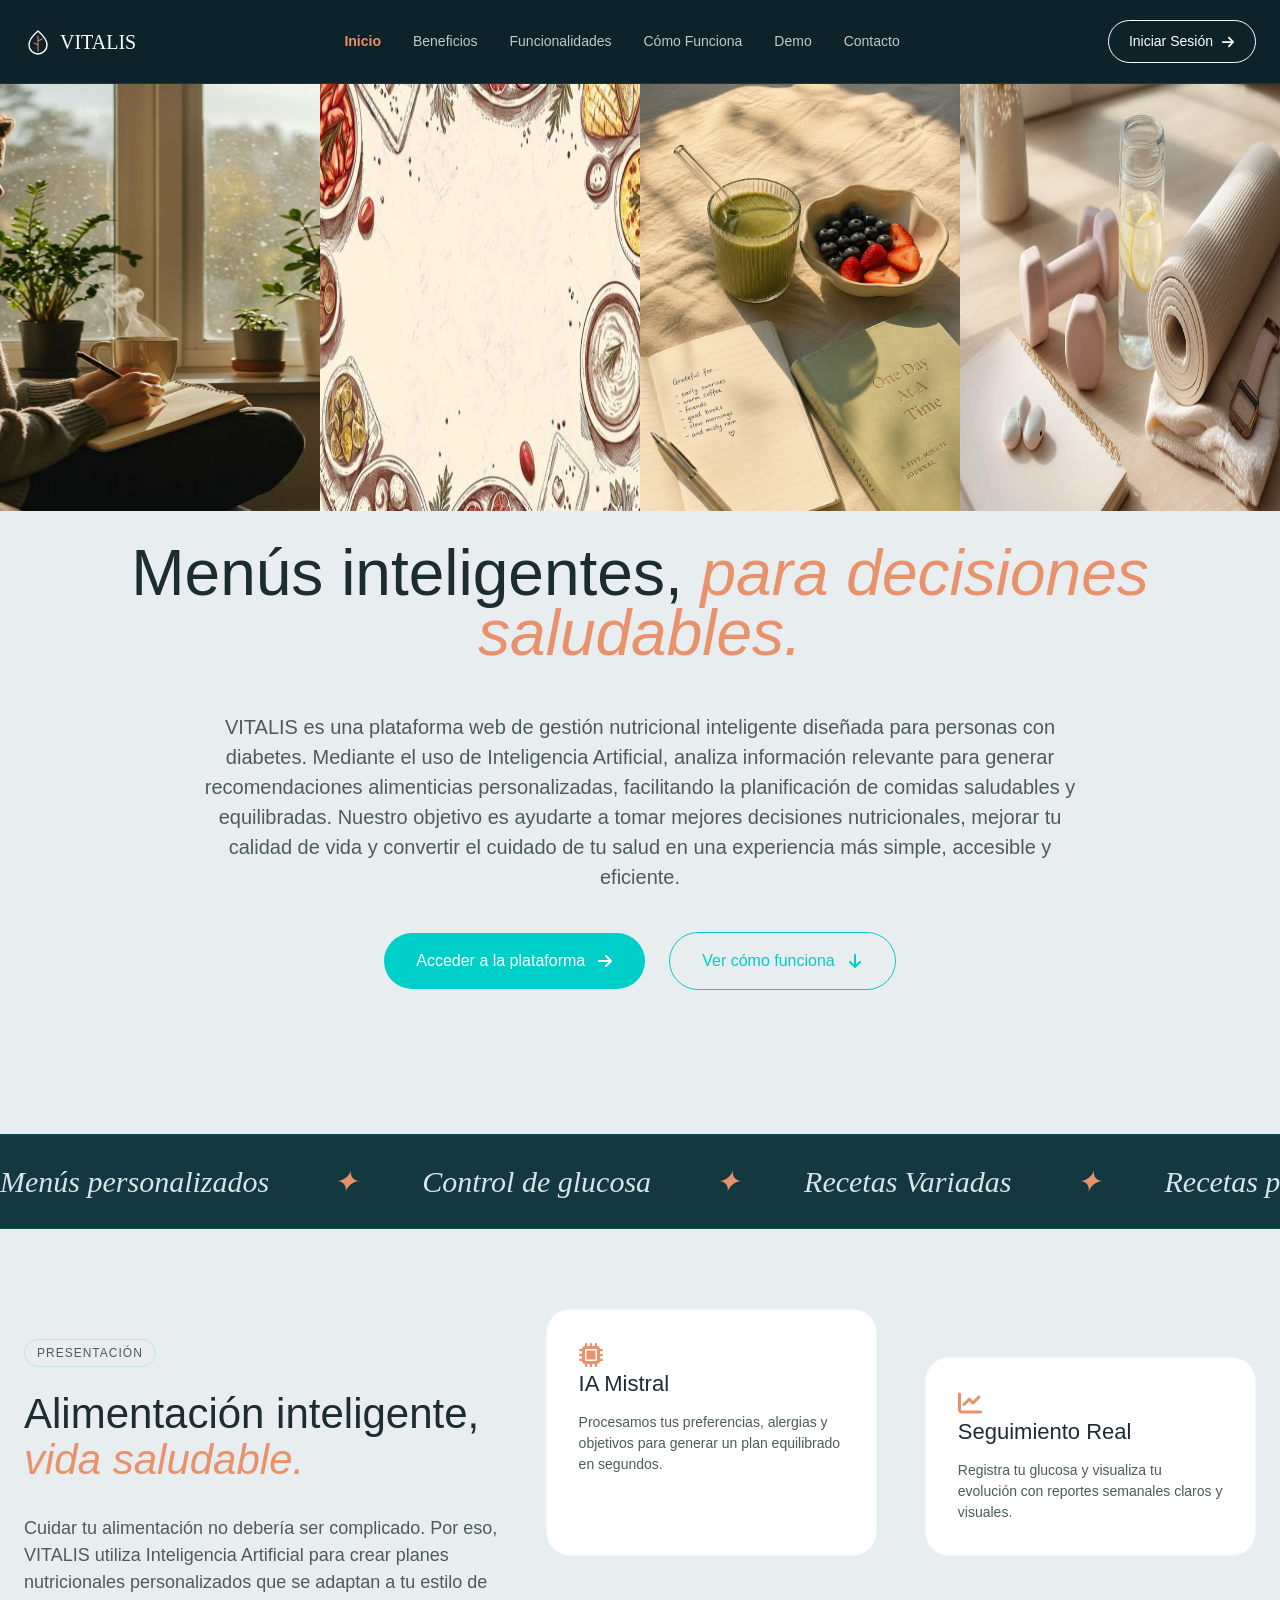
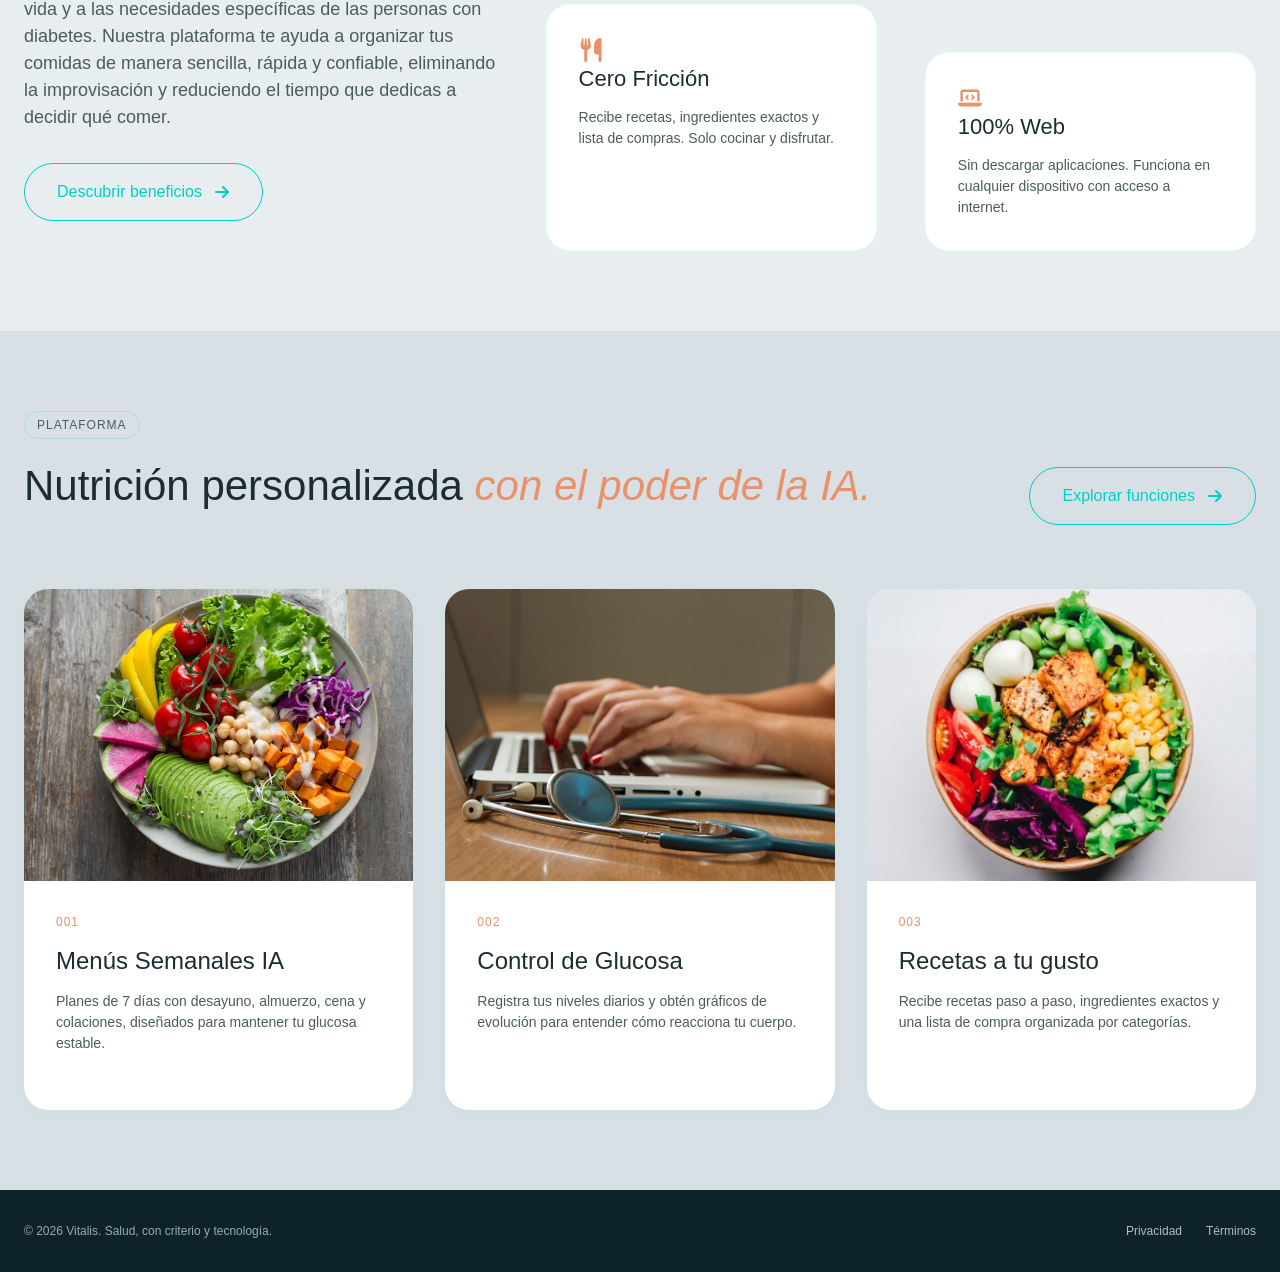
==== commit 23cf780d: "refactor: optimización SCSS — eliminar código muerto, variables de opacidad, unificar mixins, limpia" ====
--- a/index.html
+++ b/index.html
@@ -4,15 +4,15 @@
 <meta charset="UTF-8">
 <meta name="viewport" content="width=device-width, initial-scale=1.0">
 <title>VITALIS — Gestión Nutricional Inteligente para Diabetes</title>
-<link rel="stylesheet" href="https://cdnjs.cloudflare.com/ajax/libs/font-awesome/6.4.0/css/all.min.css">
 <link rel="stylesheet" href="estilos/estilos.css">
+
 </head>
 <body>
 
 <header class="encabezado">
   <div class="contenedor contenedor-nav">
     <a href="index.html" class="logo">
-      <img src="recursos/imagenes/logo.svg" width="28" height="28" alt="Vitalis">
+      <img src="recursos/imagenes/iconos/logo/logo.svg" width="28" height="28" alt="Vitalis">
       <span class="fuente-serif">VITALIS</span>
     </a>
     <nav class="enlaces-nav">
@@ -23,7 +23,7 @@
       <a href="paginas/demo.html">Demo</a>
       <a href="paginas/contacto.html">Contacto</a>
     </nav>
-    <a href="paginas/login.html" class="boton-iniciar-sesion">Iniciar Sesión <i class="fas fa-arrow-right"></i></a>
+    <a href="paginas/login.html" class="boton-iniciar-sesion">Iniciar Sesión <img src="recursos/imagenes/iconos/header/i-arrow-right-header.svg" width="14" height="14" alt="→"></a>
   </div>
 </header>
 
@@ -55,12 +55,10 @@
     </div>
 
     <div class="grupo-botones">
-      <a href="paginas/login.html" class="boton boton-primario"><span>Acceder a la plataforma</span><i class="fas fa-arrow-right"></i></a>
-      <a href="paginas/como-funciona.html" class="boton boton-borde-bosque">Ver cómo funciona <i class="fas fa-arrow-down"></i></a>
+      <a href="paginas/login.html" class="boton boton-primario"><span>Acceder a la plataforma</span><img src="recursos/imagenes/iconos/primario/i-arrow-right-primary.svg" width="16" height="16" alt="→"></a>
+      <a href="paginas/como-funciona.html" class="boton boton-borde-bosque">Ver cómo funciona <img src="recursos/imagenes/iconos/bosque/i-arrow-down-bosque.svg" width="16" height="16" alt="↓"></a>
     </div>
 
-    <div class="estadisticas">
-    </div>
   </div>
 </section>
 
@@ -77,13 +75,13 @@
       <div class="pastilla">Presentación</div>
       <h2>Alimentación inteligente, <br><em>vida saludable.</em></h2>
       <p class="parrafo-filosofia mt-32">Cuidar tu alimentación no debería ser complicado. Por eso, VITALIS utiliza Inteligencia Artificial para crear planes nutricionales personalizados que se adaptan a tu estilo de vida y a las necesidades específicas de las personas con diabetes. Nuestra plataforma te ayuda a organizar tus comidas de manera sencilla, rápida y confiable, eliminando la improvisación y reduciendo el tiempo que dedicas a decidir qué comer.</p>
-      <a href="paginas/beneficios.html" class="boton boton-borde-bosque mt-32">Descubrir beneficios <i class="fas fa-arrow-right"></i></a>
+      <a href="paginas/beneficios.html" class="boton boton-borde-bosque mt-32">Descubrir beneficios <img src="recursos/imagenes/iconos/bosque/i-arrow-right-bosque.svg" width="16" height="16" alt="→"></a>
     </div>
     <div class="malla-2">
-      <div class="tarjeta"><i class="fas fa-microchip"></i><h3>IA Mistral</h3><p>Procesamos tus preferencias, alergias y objetivos para generar un plan equilibrado en segundos.</p></div>
-      <div class="tarjeta desplazado-top"><i class="fas fa-chart-line"></i><h3>Seguimiento Real</h3><p>Registra tu glucosa y visualiza tu evolución con reportes semanales claros y visuales.</p></div>
-      <div class="tarjeta"><i class="fas fa-utensils"></i><h3>Cero Fricción</h3><p>Recibe recetas, ingredientes exactos y lista de compras. Solo cocinar y disfrutar.</p></div>
-      <div class="tarjeta desplazado-top"><i class="fas fa-laptop-code"></i><h3>100% Web</h3><p>Sin descargar aplicaciones. Funciona en cualquier dispositivo con acceso a internet.</p></div>
+      <div class="tarjeta"><img src="recursos/imagenes/iconos/arcilla/i-microchip-arcilla.svg" width="24" height="24" alt="IA"><h3>IA Mistral</h3><p>Procesamos tus preferencias, alergias y objetivos para generar un plan equilibrado en segundos.</p></div>
+      <div class="tarjeta desplazado-top"><img src="recursos/imagenes/iconos/arcilla/i-chart-line-arcilla.svg" width="24" height="24" alt="Seguimiento"><h3>Seguimiento Real</h3><p>Registra tu glucosa y visualiza tu evolución con reportes semanales claros y visuales.</p></div>
+      <div class="tarjeta"><img src="recursos/imagenes/iconos/arcilla/i-utensils-arcilla.svg" width="24" height="24" alt="Recetas"><h3>Cero Fricción</h3><p>Recibe recetas, ingredientes exactos y lista de compras. Solo cocinar y disfrutar.</p></div>
+      <div class="tarjeta desplazado-top"><img src="recursos/imagenes/iconos/arcilla/i-laptop-code-arcilla.svg" width="24" height="24" alt="Web"><h3>100% Web</h3><p>Sin descargar aplicaciones. Funciona en cualquier dispositivo con acceso a internet.</p></div>
     </div>
   </div>
 </section>
@@ -95,7 +93,7 @@
         <div class="pastilla">Plataforma</div>
         <h2>Nutrición personalizada <em>con el poder de la IA.</em></h2>
       </div>
-      <a href="paginas/servicios.html" class="boton boton-borde-bosque">Explorar funciones <i class="fas fa-arrow-right"></i></a>
+      <a href="paginas/servicios.html" class="boton boton-borde-bosque">Explorar funciones <img src="recursos/imagenes/iconos/bosque/i-arrow-right-bosque.svg" width="16" height="16" alt="→"></a>
     </div>
     <div class="malla-3">
       <article class="tarjeta-servicio">
--- a/estilos/estilos.css
+++ b/estilos/estilos.css
@@ -216,11 +216,6 @@
 .tarjeta:hover {
   box-shadow: 0 20px 40px -10px rgba(0, 206, 200, 0.15);
 }
-.tarjeta i {
-  font-size: 24px;
-  color: #E8916A;
-  margin-bottom: 20px;
-}
 .tarjeta h3 {
   font-size: 22px;
   color: #1C2D32;
@@ -239,6 +234,9 @@
   box-shadow: 0 5px 15px rgba(0, 206, 200, 0.05);
   display: flex;
   flex-direction: column;
+  align-items: stretch;
+  justify-content: flex-start;
+  gap: 0;
 }
 .tarjeta-servicio .envoltura-img {
   aspect-ratio: 4/3;
@@ -254,6 +252,9 @@
   flex-grow: 1;
   display: flex;
   flex-direction: column;
+  align-items: stretch;
+  justify-content: flex-start;
+  gap: 0;
 }
 .tarjeta-servicio .num-servicio {
   font-size: 12px;
@@ -329,7 +330,6 @@
   width: 100%;
   border: 1px solid rgba(0, 206, 200, 0.2);
   border-radius: 12px;
-  font-family: "Segoe UI", Roboto, Helvetica, Arial, sans-serif;
   outline: none;
 }
 .formulario-entrada:focus {
@@ -340,30 +340,6 @@
   padding: 14px 16px;
   font-size: 15px;
   color: #1C2D32;
-}
-
-.ic-musgo {
-  color: #5E8A8F;
-}
-
-.ic-arcilla {
-  color: #E8916A;
-}
-
-.ic-bosque {
-  color: #00CEC8;
-}
-
-.ic-tenue {
-  color: #bbb;
-}
-
-.ic-wa {
-  color: #25D366;
-}
-
-.ic-grande {
-  font-size: 18px;
 }
 
 .contenedor--600 {
@@ -420,17 +396,6 @@
   color: #1C2D32;
   font-size: 20px;
 }
-.circulo-icono i {
-  line-height: 1;
-  margin: 0;
-  display: flex;
-  flex-direction: row;
-  align-items: center;
-  justify-content: center;
-  gap: 0;
-  width: 100%;
-  height: 100%;
-}
 
 .circulo-icono--sm {
   width: 48px;
@@ -450,19 +415,11 @@
   align-items: center;
   gap: 12px;
 }
-.demo-select-wrapper .demo-select-icono {
-  font-size: 20px;
-  color: #E8916A;
-  flex-shrink: 0;
-  width: 24px;
-  text-align: center;
-}
 .demo-select-wrapper select {
   width: 100%;
   padding: 14px 40px 14px 16px;
   border: 1px solid rgba(0, 206, 200, 0.2);
   border-radius: 12px;
-  font-family: "Segoe UI", Roboto, Helvetica, Arial, sans-serif;
   font-size: 15px;
   color: #1C2D32;
   background: #FFFFFF;
@@ -473,15 +430,6 @@
 }
 .demo-select-wrapper select:focus {
   border-color: #E8916A;
-}
-.demo-select-wrapper .demo-select-flecha {
-  position: absolute;
-  right: 16px;
-  top: 50%;
-  transform: translateY(-50%);
-  color: #4A5D5A;
-  font-size: 12px;
-  pointer-events: none;
 }
 
 .demo-checkbox-grid {
@@ -507,11 +455,6 @@
   height: 16px;
   flex-shrink: 0;
 }
-.demo-checkbox-grid .demo-checkbox-item i {
-  font-size: 16px;
-  color: #E8916A;
-  flex-shrink: 0;
-}
 .demo-checkbox-grid .demo-checkbox-item h4 {
   font-size: 14px;
   color: #1C2D32;
@@ -551,6 +494,11 @@
 img {
   max-width: 100%;
   display: block;
+}
+
+img[src*="/iconos/"] {
+  display: inline-block;
+  vertical-align: middle;
 }
 
 a {
@@ -706,13 +654,6 @@
   flex-wrap: wrap;
   margin-bottom: 64px;
 }
-.heroe .estadisticas {
-  display: grid;
-  grid-template-columns: repeat(3, 1fr);
-  gap: 32px;
-  max-width: 600px;
-  margin: 0 auto;
-}
 
 .malla-2--filosofia {
   grid-template-columns: 0.8fr 1.2fr;
@@ -939,7 +880,7 @@
   top: -16px;
   right: -16px;
   background: #E8916A;
-  color: #fff;
+  color: #FFFFFF;
   font-size: 12px;
   padding: 4px 12px;
   border-radius: 999px;
@@ -964,7 +905,6 @@
 .malla-precios .tarjeta-precio .valor-precio span {
   font-size: 16px;
   color: #4A5D5A;
-  font-family: "Segoe UI", Roboto, Helvetica, Arial, sans-serif;
 }
 .malla-precios .tarjeta-precio .lista-precio {
   list-style: none;
@@ -980,14 +920,8 @@
   justify-content: flex-start;
   gap: 8px;
 }
-.malla-precios .tarjeta-precio .lista-precio li i {
-  color: #5E8A8F;
-}
 .malla-precios .tarjeta-precio .lista-precio .deshabilitado {
   opacity: 0.5;
-}
-.malla-precios .tarjeta-precio .lista-precio .deshabilitado i {
-  color: #ccc;
 }
 
 .destacada {
@@ -1094,7 +1028,7 @@
   font-size: 14px;
   color: #4A5D5A;
 }
-.tarjeta-comparativa ul li i {
+.tarjeta-comparativa ul li img {
   margin-top: 4px;
 }
 
@@ -1184,6 +1118,11 @@
 
 .seccion--sin-top {
   padding-top: 0;
+}
+
+.seccion-glucosa {
+  background: #D8E0E5;
+  padding: 80px 0;
 }
 
 .seccion--compacta {
@@ -1308,9 +1247,8 @@
   font-size: 14px;
   color: #4A5D5A;
 }
-.item-contacto i {
+.item-contacto img {
   margin-top: 4px;
-  font-size: 18px;
 }
 .item-contacto strong {
   display: block;
@@ -1330,10 +1268,6 @@
   gap: 12px;
   font-size: 12px;
 }
-.caja-aviso i {
-  color: #E8916A;
-  font-size: 18px;
-}
 
 .nota-formulario {
   font-size: 12px;
@@ -1417,7 +1351,6 @@
   background: #00CEC8;
   color: #FFFFFF;
   font-size: 14px;
-  font-family: "Segoe UI", Roboto, Helvetica, Arial, sans-serif;
   font-weight: 600;
 }
 
@@ -1486,9 +1419,6 @@
   color: #00CEC8;
   margin-bottom: 16px;
 }
-.demo-resultado .resultado-header .ia-badge i {
-  font-size: 14px;
-}
 .demo-resultado .resultado-header h3 {
   font-family: Georgia, "Times New Roman", Times, serif;
   font-size: 26px;
@@ -1517,8 +1447,10 @@
   border-radius: 12px;
   background: #D8E0E5;
   display: flex;
+  flex-direction: row;
   align-items: center;
   justify-content: center;
+  gap: 0;
   font-size: 18px;
   color: #00CEC8;
 }
@@ -1580,7 +1512,7 @@
 }
 
 .demo-cta-claro {
-  background: #D8E0E5;
+  background: rgba(232, 145, 106, 0.06);
   color: #1C2D32;
   text-align: center;
 }
@@ -1609,6 +1541,7 @@
 }
 
 .gestion-nutricional {
+  background: rgba(232, 145, 106, 0.06);
   padding: 80px 0;
 }
 
@@ -1795,7 +1728,9 @@
 }
 .lado-visual .logo-claro {
   display: flex;
-  align-items: center;
+  flex-direction: row;
+  align-items: center;
+  justify-content: flex-start;
   gap: 8px;
   position: relative;
   z-index: 2;
@@ -1907,15 +1842,6 @@
   background: #E8EDEF;
   border-color: #E8916A;
   transition: background 0.2s, border-color 0.2s;
-}
-.lado-formulario .boton-social i {
-  font-size: 18px;
-}
-.lado-formulario .boton-social.google i {
-  color: #DB4437;
-}
-.lado-formulario .boton-social.facebook i {
-  color: #1877F2;
 }
 .lado-formulario .enlace-inferior {
   text-align: center;
@@ -1962,7 +1888,6 @@
   border: 1px solid #C5D5D9;
   border-radius: 12px;
   font-size: 15px;
-  font-family: "Segoe UI", Roboto, Helvetica, Arial, sans-serif;
   color: #1C2D32;
   background: #FFFFFF;
   box-sizing: border-box;
@@ -2005,9 +1930,6 @@
   color: #0D2229;
   margin-bottom: 4px;
 }
-.seccion-glucosa .food-title i {
-  color: #00CEC8;
-}
 .seccion-glucosa .food-category {
   font-size: 13px;
   text-transform: uppercase;
@@ -2019,7 +1941,7 @@
   align-self: flex-start;
   padding: 6px 14px;
   border-radius: 999px;
-  color: #fff;
+  color: #FFFFFF;
   font-weight: 700;
   font-size: 12px;
   letter-spacing: 0.5px;
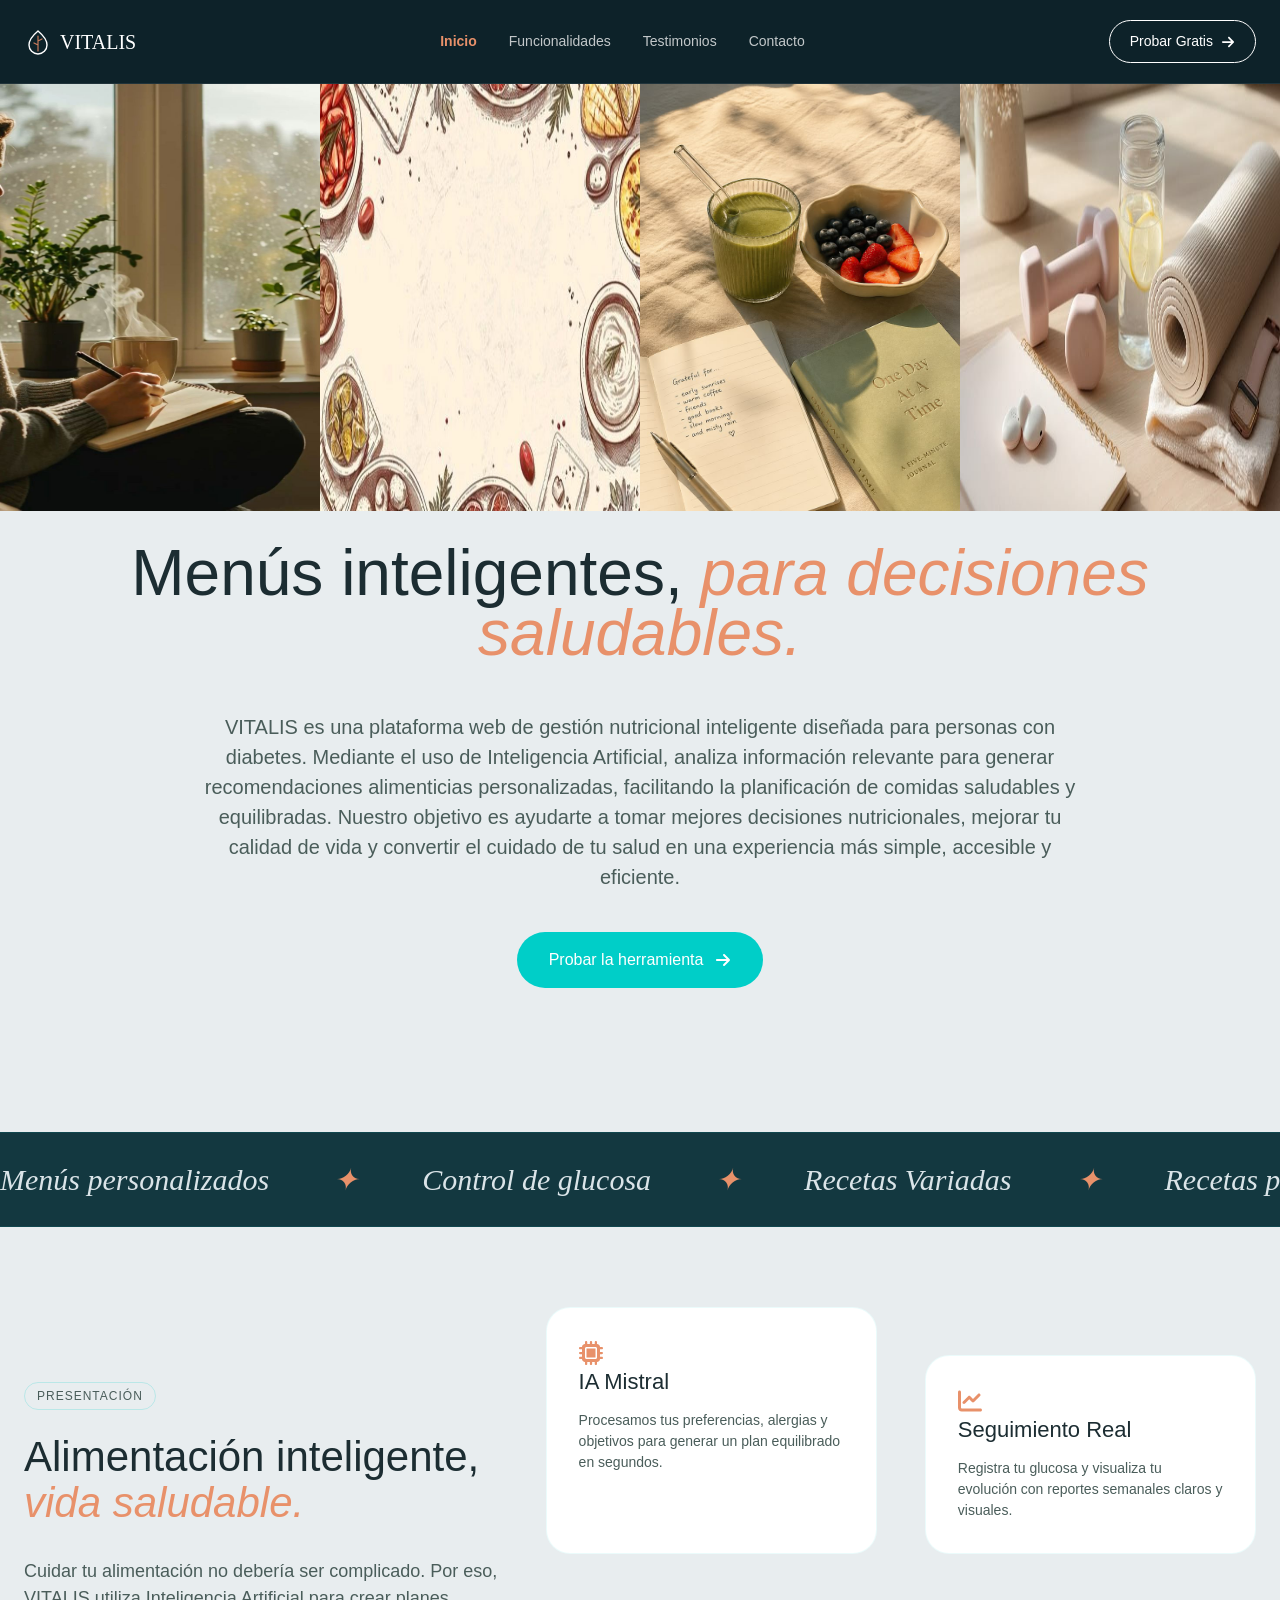
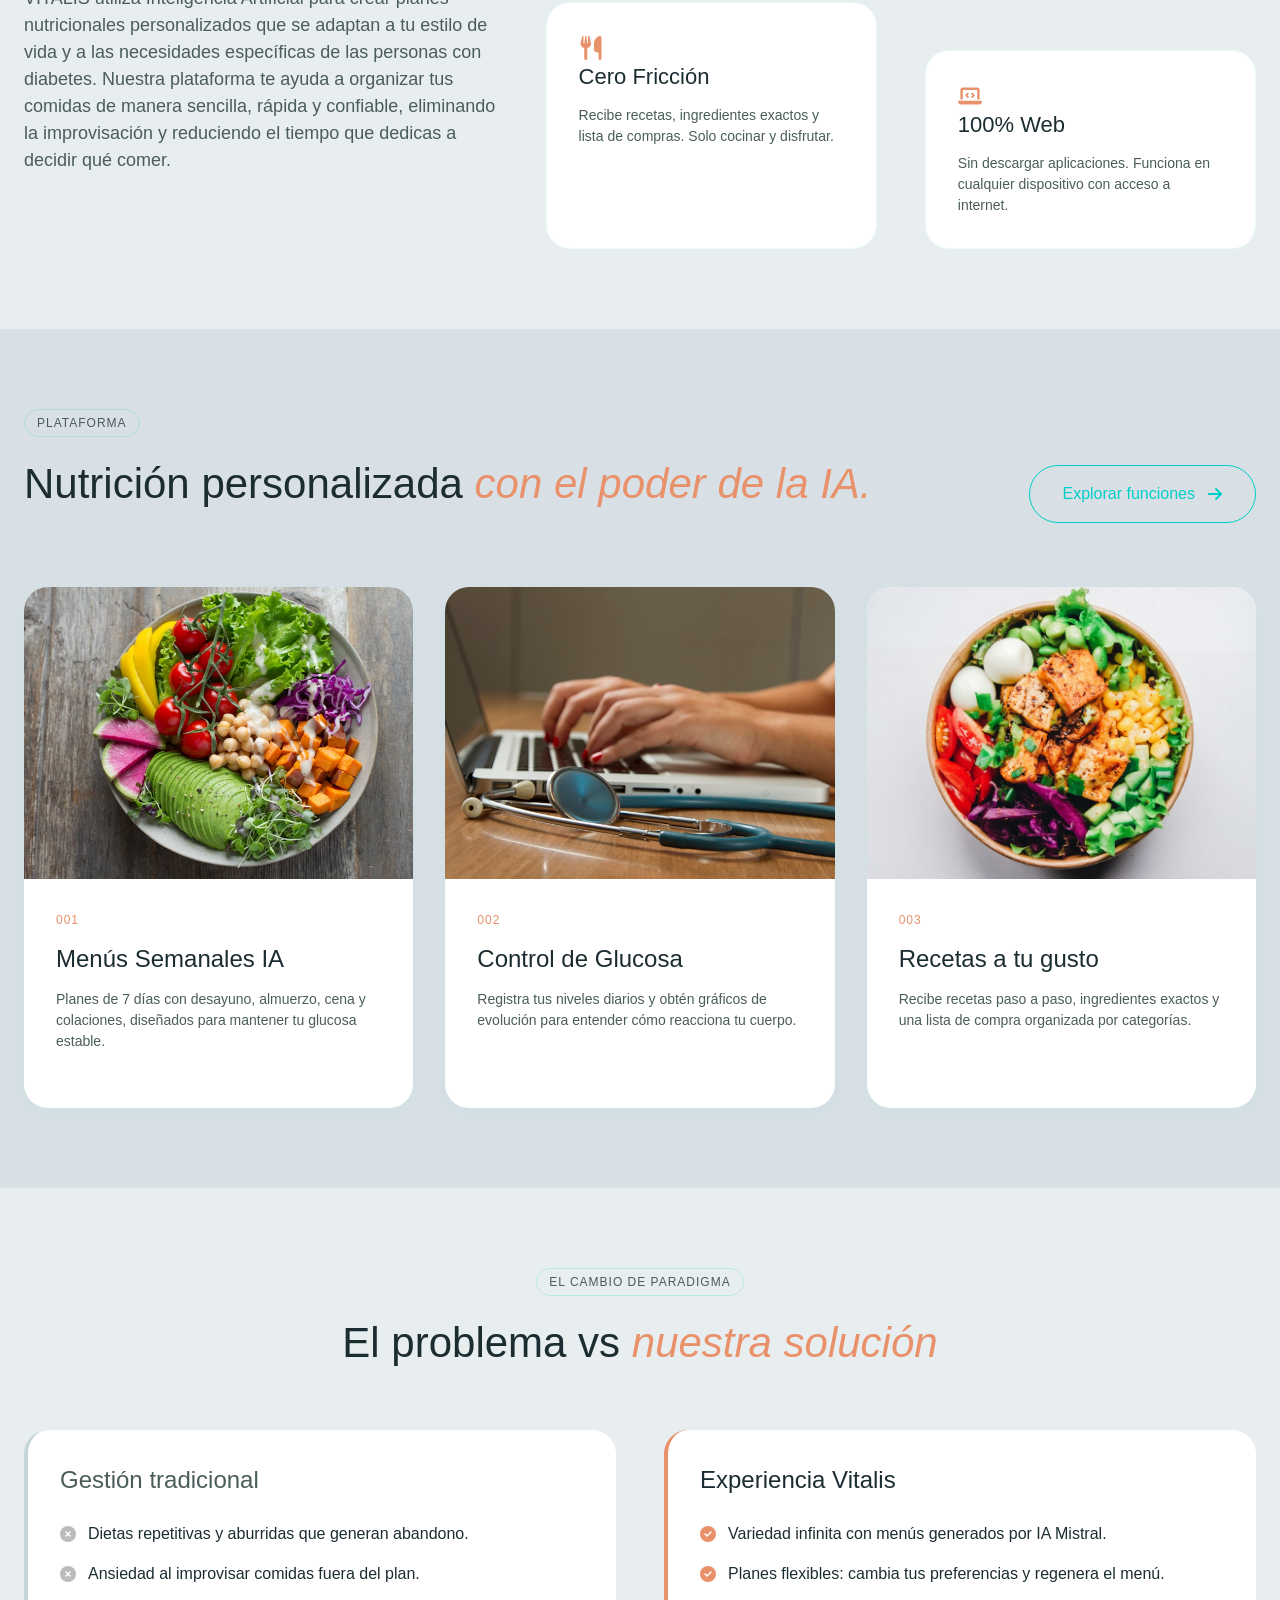
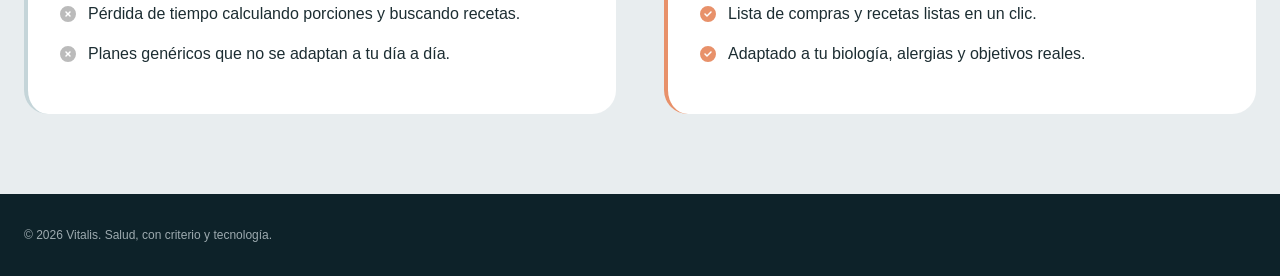
==== commit 564a50cd: "Refactor: actualizar estructura, añadir .gitignore, README y nuevas páginas - Añadido .gitignore y R" ====
--- a/index.html
+++ b/index.html
@@ -17,13 +17,11 @@
     </a>
     <nav class="enlaces-nav">
       <a href="index.html" class="activa">Inicio</a>
-      <a href="paginas/beneficios.html">Beneficios</a>
       <a href="paginas/servicios.html">Funcionalidades</a>
-      <a href="paginas/como-funciona.html">Cómo Funciona</a>
-      <a href="paginas/demo.html">Demo</a>
+      <a href="paginas/testimonios.html">Testimonios</a>
       <a href="paginas/contacto.html">Contacto</a>
     </nav>
-    <a href="paginas/login.html" class="boton-iniciar-sesion">Iniciar Sesión <img src="recursos/imagenes/iconos/header/i-arrow-right-header.svg" width="14" height="14" alt="→"></a>
+    <a href="paginas/demo.html" class="boton-iniciar-sesion">Probar Gratis <img src="recursos/imagenes/iconos/header/i-arrow-right-header.svg" width="14" height="14" alt="→"></a>
   </div>
 </header>
 
@@ -55,8 +53,8 @@
     </div>
 
     <div class="grupo-botones">
-      <a href="paginas/login.html" class="boton boton-primario"><span>Acceder a la plataforma</span><img src="recursos/imagenes/iconos/primario/i-arrow-right-primary.svg" width="16" height="16" alt="→"></a>
-      <a href="paginas/como-funciona.html" class="boton boton-borde-bosque">Ver cómo funciona <img src="recursos/imagenes/iconos/bosque/i-arrow-down-bosque.svg" width="16" height="16" alt="↓"></a>
+      <a href="paginas/demo.html" class="boton boton-primario"><span>Probar la herramienta</span><img src="recursos/imagenes/iconos/primario/i-arrow-right-primary.svg" width="16" height="16" alt="→"></a>
+
     </div>
 
   </div>
@@ -75,7 +73,6 @@
       <div class="pastilla">Presentación</div>
       <h2>Alimentación inteligente, <br><em>vida saludable.</em></h2>
       <p class="parrafo-filosofia mt-32">Cuidar tu alimentación no debería ser complicado. Por eso, VITALIS utiliza Inteligencia Artificial para crear planes nutricionales personalizados que se adaptan a tu estilo de vida y a las necesidades específicas de las personas con diabetes. Nuestra plataforma te ayuda a organizar tus comidas de manera sencilla, rápida y confiable, eliminando la improvisación y reduciendo el tiempo que dedicas a decidir qué comer.</p>
-      <a href="paginas/beneficios.html" class="boton boton-borde-bosque mt-32">Descubrir beneficios <img src="recursos/imagenes/iconos/bosque/i-arrow-right-bosque.svg" width="16" height="16" alt="→"></a>
     </div>
     <div class="malla-2">
       <div class="tarjeta"><img src="recursos/imagenes/iconos/arcilla/i-microchip-arcilla.svg" width="24" height="24" alt="IA"><h3>IA Mistral</h3><p>Procesamos tus preferencias, alergias y objetivos para generar un plan equilibrado en segundos.</p></div>
@@ -124,13 +121,37 @@
   </div>
 </section>
 
+<section>
+  <div class="contenedor texto-centrado mb-64">
+    <div class="pastilla">El cambio de paradigma</div>
+    <h2>El problema vs <em>nuestra solución</em></h2>
+  </div>
+  <div class="contenedor malla-2">
+    <div class="tarjeta-comparativa">
+      <h3 class="ic-tenue-titulo">Gestión tradicional</h3>
+      <ul>
+        <li><img src="recursos/imagenes/iconos/tenue/i-times-circle-tenue.svg" width="16" height="16" alt="✗"> Dietas repetitivas y aburridas que generan abandono.</li>
+        <li><img src="recursos/imagenes/iconos/tenue/i-times-circle-tenue.svg" width="16" height="16" alt="✗"> Ansiedad al improvisar comidas fuera del plan.</li>
+        <li><img src="recursos/imagenes/iconos/tenue/i-times-circle-tenue.svg" width="16" height="16" alt="✗"> Pérdida de tiempo calculando porciones y buscando recetas.</li>
+        <li><img src="recursos/imagenes/iconos/tenue/i-times-circle-tenue.svg" width="16" height="16" alt="✗"> Planes genéricos que no se adaptan a tu día a día.</li>
+      </ul>
+    </div>
+    <div class="tarjeta-comparativa activa">
+      <h3>Experiencia Vitalis</h3>
+      <ul>
+        <li><img src="recursos/imagenes/iconos/arcilla/i-check-circle-arcilla.svg" width="16" height="16" alt="✓"> Variedad infinita con menús generados por IA Mistral.</li>
+        <li><img src="recursos/imagenes/iconos/arcilla/i-check-circle-arcilla.svg" width="16" height="16" alt="✓"> Planes flexibles: cambia tus preferencias y regenera el menú.</li>
+        <li><img src="recursos/imagenes/iconos/arcilla/i-check-circle-arcilla.svg" width="16" height="16" alt="✓"> Lista de compras y recetas listas en un clic.</li>
+        <li><img src="recursos/imagenes/iconos/arcilla/i-check-circle-arcilla.svg" width="16" height="16" alt="✓"> Adaptado a tu biología, alergias y objetivos reales.</li>
+      </ul>
+    </div>
+  </div>
+</section>
+
 <footer class="pie-pagina">
   <div class="contenedor contenedor-pie">
     <div>© 2026 Vitalis. Salud, con criterio y tecnología.</div>
-    <div class="enlaces-pie">
-      <a href="paginas/privacidad.html">Privacidad</a>
-      <a href="paginas/terminos.html">Términos</a>
-    </div>
+
   </div>
 </footer>
 
--- a/estilos/estilos.css
+++ b/estilos/estilos.css
@@ -1,3 +1,4 @@
+@charset "UTF-8";
 .contenedor {
   max-width: 1400px;
   margin: 0 auto;
@@ -10,14 +11,6 @@
 
 .fondo-crema {
   background: #D8E0E5;
-}
-
-.fondo-oscuro {
-  background: #0D2229;
-  color: #FFFFFF;
-}
-.fondo-oscuro h2, .fondo-oscuro h3 {
-  color: #FFFFFF;
 }
 
 .fuente-serif {
@@ -87,6 +80,12 @@
   width: 100%;
 }
 
+.boton-cargando {
+  pointer-events: none;
+  opacity: 0.6;
+  cursor: wait;
+}
+
 .boton-borde-bosque {
   background: transparent;
   color: #00CEC8;
@@ -105,44 +104,51 @@
   padding: 20px 0;
   z-index: 100;
 }
-.encabezado .contenedor-nav {
+
+.contenedor-nav {
   display: flex;
   flex-direction: row;
   align-items: center;
   justify-content: space-between;
   gap: 0;
 }
-.encabezado .logo {
+
+.logo {
   display: flex;
   flex-direction: row;
   align-items: center;
   justify-content: flex-start;
   gap: 8px;
 }
-.encabezado .logo span {
+
+.logo span {
   font-family: Georgia, "Times New Roman", Times, serif;
   font-size: 20px;
   color: #FFFFFF;
 }
-.encabezado .enlaces-nav {
+
+.enlaces-nav {
   display: flex;
   flex-direction: row;
   align-items: center;
   justify-content: flex-start;
   gap: 32px;
 }
-.encabezado .enlaces-nav a {
+
+.enlaces-nav a {
   font-size: 14px;
   color: rgba(255, 255, 255, 0.75);
 }
-.encabezado .enlaces-nav a:hover {
-  color: #FFFFFF;
-}
-.encabezado .enlaces-nav a.activa {
+.enlaces-nav a:hover {
+  color: #FFFFFF;
+}
+
+.enlaces-nav a.activa {
   color: #E8916A;
   font-weight: 600;
 }
-.encabezado .boton-iniciar-sesion {
+
+.boton-iniciar-sesion {
   display: flex;
   flex-direction: row;
   align-items: center;
@@ -155,7 +161,7 @@
   border: 1px solid #FFFFFF;
   color: #FFFFFF;
 }
-.encabezado .boton-iniciar-sesion:hover {
+.boton-iniciar-sesion:hover {
   background: #FFFFFF;
   color: #0D2229;
 }
@@ -165,7 +171,8 @@
   color: #DAE4E8;
   padding: 32px 0;
 }
-.pie-pagina .contenedor-pie {
+
+.contenedor-pie {
   display: flex;
   flex-direction: row;
   align-items: center;
@@ -174,16 +181,6 @@
   font-size: 12px;
   opacity: 0.7;
 }
-.pie-pagina .enlaces-pie {
-  display: flex;
-  flex-direction: row;
-  align-items: center;
-  justify-content: flex-start;
-  gap: 24px;
-}
-.pie-pagina .enlaces-pie a {
-  color: #FFFFFF;
-}
 
 .malla-2 {
   display: grid;
@@ -195,16 +192,6 @@
   display: grid;
   grid-template-columns: repeat(3, 1fr);
   gap: 32px;
-}
-
-.malla-4 {
-  display: grid;
-  grid-template-columns: repeat(4, 1fr);
-  gap: 40px;
-}
-
-.desplazado-top {
-  margin-top: 48px;
 }
 
 .tarjeta {
@@ -216,64 +203,17 @@
 .tarjeta:hover {
   box-shadow: 0 20px 40px -10px rgba(0, 206, 200, 0.15);
 }
+
 .tarjeta h3 {
   font-size: 22px;
   color: #1C2D32;
   font-weight: 500;
   margin-bottom: 12px;
 }
+
 .tarjeta p {
   font-size: 14px;
   color: #4A5D5A;
-}
-
-.tarjeta-servicio {
-  background: #FFFFFF;
-  border-radius: 24px;
-  overflow: hidden;
-  box-shadow: 0 5px 15px rgba(0, 206, 200, 0.05);
-  display: flex;
-  flex-direction: column;
-  align-items: stretch;
-  justify-content: flex-start;
-  gap: 0;
-}
-.tarjeta-servicio .envoltura-img {
-  aspect-ratio: 4/3;
-  overflow: hidden;
-}
-.tarjeta-servicio .envoltura-img img {
-  width: 100%;
-  height: 100%;
-  object-fit: cover;
-}
-.tarjeta-servicio .cuerpo-servicio {
-  padding: 32px;
-  flex-grow: 1;
-  display: flex;
-  flex-direction: column;
-  align-items: stretch;
-  justify-content: flex-start;
-  gap: 0;
-}
-.tarjeta-servicio .num-servicio {
-  font-size: 12px;
-  text-transform: uppercase;
-  letter-spacing: 1px;
-  color: #E8916A;
-  margin-bottom: 12px;
-}
-.tarjeta-servicio h3 {
-  font-size: 24px;
-  color: #1C2D32;
-  font-weight: 500;
-  margin-bottom: 12px;
-}
-.tarjeta-servicio p {
-  font-size: 14px;
-  color: #4A5D5A;
-  margin-bottom: 24px;
-  flex-grow: 1;
 }
 
 .td-etiqueta {
@@ -294,9 +234,10 @@
   background: #FFFFFF;
   border-radius: 16px;
   overflow: hidden;
-  box-shadow: 0 10px 30px -15px rgba(22, 21, 19, 0.1);
+  box-shadow: 0 10px 30px -15px rgba(0, 206, 200, 0.1);
   border: 1px solid rgba(0, 206, 200, 0.05);
 }
+
 table th {
   background: #00CEC8;
   color: #FFFFFF;
@@ -305,11 +246,122 @@
   text-transform: uppercase;
   letter-spacing: 1px;
 }
+
 table td {
   padding: 16px;
   font-size: 14px;
   color: #4A5D5A;
   border-bottom: 1px solid rgba(0, 206, 200, 0.05);
+}
+
+.contenedor--600 {
+  max-width: 600px;
+}
+
+.contenedor--900 {
+  max-width: 900px;
+}
+
+.contenedor--1000 {
+  max-width: 1000px;
+}
+
+.mt-16 {
+  margin-top: 16px;
+}
+
+.mt-32 {
+  margin-top: 32px;
+}
+
+.mt-48 {
+  margin-top: 48px;
+}
+
+.mb-16 {
+  margin-bottom: 16px;
+}
+
+.mb-24 {
+  margin-bottom: 24px;
+}
+
+.mb-32 {
+  margin-bottom: 32px;
+}
+
+.mb-64 {
+  margin-bottom: 64px;
+}
+
+.tarjeta-servicio {
+  background: #FFFFFF;
+  border-radius: 24px;
+  overflow: hidden;
+  box-shadow: 0 5px 15px rgba(0, 206, 200, 0.05);
+  display: flex;
+  flex-direction: column;
+  align-items: stretch;
+  justify-content: flex-start;
+  gap: 0;
+}
+
+.envoltura-img {
+  aspect-ratio: 4/3;
+  overflow: hidden;
+}
+
+.envoltura-img img {
+  width: 100%;
+  height: 100%;
+  object-fit: cover;
+}
+
+.cuerpo-servicio {
+  padding: 32px;
+  flex-grow: 1;
+  display: flex;
+  flex-direction: column;
+  align-items: stretch;
+  justify-content: flex-start;
+  gap: 0;
+}
+
+.cuerpo-servicio .num-servicio {
+  font-size: 12px;
+  text-transform: uppercase;
+  letter-spacing: 1px;
+  color: #E8916A;
+  margin-bottom: 12px;
+}
+
+.cuerpo-servicio h3 {
+  font-size: 24px;
+  color: #1C2D32;
+  font-weight: 500;
+  margin-bottom: 12px;
+}
+
+.cuerpo-servicio p {
+  font-size: 14px;
+  color: #4A5D5A;
+  margin-bottom: 24px;
+  flex-grow: 1;
+}
+
+.cabecera-flex {
+  display: flex;
+  flex-direction: row;
+  align-items: flex-end;
+  justify-content: space-between;
+  gap: 0;
+  flex-wrap: wrap;
+  gap: 24px;
+  margin-bottom: 64px;
+}
+
+.desplazado-top {
+  margin-top: 48px;
 }
 
 .formulario-grupo {
@@ -342,48 +394,120 @@
   color: #1C2D32;
 }
 
-.contenedor--600 {
+.carrusel {
+  overflow: hidden;
+  aspect-ratio: 3/1;
+}
+
+.carrusel__track {
+  display: flex;
+  width: max-content;
+  height: 100%;
+  animation: scroll-carrusel 20s linear infinite;
+}
+
+.carrusel__track img {
+  height: 100%;
+  width: 25vw;
+  max-width: none;
+  flex-shrink: 0;
+}
+
+.seccion-marquee {
+  padding: 24px 0;
+  background: #133840;
+  border-top: 1px solid rgba(0, 206, 200, 0.1);
+  border-bottom: 1px solid rgba(0, 206, 200, 0.1);
+  overflow: hidden;
+}
+
+.marquee {
+  display: flex;
+  gap: 64px;
+  white-space: nowrap;
+  font-family: Georgia, "Times New Roman", Times, serif;
+  font-size: 30px;
+  font-style: italic;
+  color: #DAE4E8;
+  animation: slide 40s linear infinite;
+}
+
+.estrella {
+  color: #E8916A;
+}
+
+@keyframes slide {
+  to {
+    transform: translateX(-50%);
+  }
+}
+@keyframes scroll-carrusel {
+  from {
+    transform: translateX(0);
+  }
+  to {
+    transform: translateX(-50%);
+  }
+}
+.demo-hero {
+  padding: 100px 0 40px;
+  text-align: center;
+}
+
+.demo-hero h1 {
+  margin-bottom: 16px;
+}
+
+.demo-hero p {
+  font-size: 18px;
+  color: #4A5D5A;
   max-width: 600px;
-}
-
-.contenedor--900 {
-  max-width: 900px;
-}
-
-.contenedor--1000 {
-  max-width: 1000px;
-}
-
-.mt-16 {
-  margin-top: 16px;
-}
-
-.mt-32 {
-  margin-top: 32px;
-}
-
-.mt-48 {
-  margin-top: 48px;
-}
-
-.mb-64 {
-  margin-bottom: 64px;
-}
-
-.cabecera-flex {
-  display: flex;
-  flex-direction: row;
-  align-items: flex-end;
-  justify-content: space-between;
-  gap: 0;
-  flex-wrap: wrap;
-  gap: 24px;
-  margin-bottom: 64px;
-}
-
-.circulo-icono {
-  width: 56px;
-  height: 56px;
+  margin: 0 auto;
+}
+
+.demo-contenedor,
+.demo-resultado {
+  max-width: 800px;
+  margin: 0 auto;
+  background: #FFFFFF;
+  border-radius: 24px;
+  padding: 48px;
+  box-shadow: 0 10px 30px -15px rgba(0, 206, 200, 0.1);
+}
+
+.demo-leyenda {
+  font-size: 12px;
+  text-transform: uppercase;
+  letter-spacing: 1px;
+  color: #4A5D5A;
+  margin-bottom: 16px;
+}
+
+.demo-seccion {
+  border: none;
+  margin-bottom: 24px;
+  padding-bottom: 24px;
+}
+
+.demo-seccion--ultima {
+  border-bottom: none;
+}
+
+.demo-titulo-seccion {
+  font-family: Georgia, "Times New Roman", Times, serif;
+  font-size: 20px;
+  color: #1C2D32;
+  margin-bottom: 16px;
+  display: flex;
+  flex-direction: row;
+  align-items: center;
+  justify-content: flex-start;
+  gap: 12px;
+}
+
+.num-seccion {
+  width: 32px;
+  height: 32px;
   border-radius: 50%;
   display: flex;
   flex-direction: row;
@@ -391,22 +515,80 @@
   justify-content: center;
   gap: 0;
   flex-shrink: 0;
-  background: #D8E0E5;
-  margin-bottom: 24px;
-  color: #1C2D32;
-  font-size: 20px;
-}
-
-.circulo-icono--sm {
-  width: 48px;
-  height: 48px;
-}
-
-.tarjeta--plana {
-  background: transparent;
-  border: none;
-  box-shadow: none;
-  padding: 0;
+  background: #00CEC8;
+  color: #FFFFFF;
+  font-size: 14px;
+  font-weight: 600;
+}
+
+.demo-details {
+  max-width: 800px;
+  margin: 32px auto 64px;
+}
+
+.demo-details summary {
+  cursor: pointer;
+  list-style: none;
+}
+
+.demo-conector {
+  text-align: center;
+  margin: 48px 0;
+}
+
+.conector-icono {
+  width: 64px;
+  height: 64px;
+  border-radius: 50%;
+  display: flex;
+  flex-direction: row;
+  align-items: center;
+  justify-content: center;
+  gap: 0;
+  flex-shrink: 0;
+  margin: 0 auto;
+  background: #00CEC8;
+  color: #FFFFFF;
+  font-size: 24px;
+}
+
+.conector-texto {
+  margin-top: 12px;
+  font-size: 14px;
+  text-transform: uppercase;
+  letter-spacing: 1px;
+  color: #4A5D5A;
+  font-weight: 600;
+}
+
+.conector-subtexto {
+  margin-top: 4px;
+  font-size: 12px;
+  color: #4A5D5A;
+  opacity: 0.6;
+}
+
+.demo-conector.error .conector-icono {
+  background: #E8916A;
+}
+
+.demo-conector.error .conector-subtexto {
+  color: #E8916A;
+  opacity: 1;
+}
+
+.ia-textarea-menu {
+  width: 100%;
+  min-height: 300px;
+  background: #E8EDEF;
+  border: 1px solid #C5D5D9;
+  border-radius: 12px;
+  padding: 24px;
+  font-family: "Segoe UI", Roboto, Helvetica, Arial, sans-serif;
+  font-size: 14px;
+  color: #1C2D32;
+  line-height: 1.7;
+  resize: vertical;
 }
 
 .demo-select-wrapper {
@@ -415,6 +597,7 @@
   align-items: center;
   gap: 12px;
 }
+
 .demo-select-wrapper select {
   width: 100%;
   padding: 14px 40px 14px 16px;
@@ -428,6 +611,7 @@
   appearance: none;
   transition: border-color 0.2s;
 }
+
 .demo-select-wrapper select:focus {
   border-color: #E8916A;
 }
@@ -437,7 +621,8 @@
   flex-wrap: wrap;
   gap: 10px;
 }
-.demo-checkbox-grid .demo-checkbox-item {
+
+.demo-checkbox-item {
   display: inline-flex;
   align-items: center;
   gap: 8px;
@@ -449,161 +634,137 @@
   background: #FFFFFF;
   user-select: none;
 }
-.demo-checkbox-grid .demo-checkbox-item input {
+
+.demo-checkbox-item input {
   accent-color: #00CEC8;
   width: 16px;
   height: 16px;
   flex-shrink: 0;
 }
-.demo-checkbox-grid .demo-checkbox-item h4 {
+
+.demo-checkbox-item h4 {
   font-size: 14px;
   color: #1C2D32;
   font-weight: 500;
 }
-.demo-checkbox-grid .demo-checkbox-item:hover {
+
+.demo-checkbox-item:hover {
   border-color: #E8916A;
   background: rgba(232, 145, 106, 0.04);
 }
 
-.volver-link {
-  display: inline-flex;
-  flex-direction: row;
-  align-items: center;
-  justify-content: flex-start;
-  gap: 8px;
-  font-size: 13px;
-  color: #4A5D5A;
-  text-decoration: none;
-  margin-bottom: 16px;
-}
-
-* {
-  margin: 0;
-  padding: 0;
-  box-sizing: border-box;
-}
-
-body {
-  font-family: "Segoe UI", Roboto, Helvetica, Arial, sans-serif;
-  background: #E8EDEF;
-  color: #1C2D32;
-  overflow-x: hidden;
-  line-height: 1.5;
-}
-
-img {
-  max-width: 100%;
-  display: block;
-}
-
-img[src*="/iconos/"] {
-  display: inline-block;
-  vertical-align: middle;
-}
-
-a {
-  text-decoration: none;
-  color: inherit;
-}
-
-ul {
-  list-style: none;
-}
-
-section {
-  padding: 80px 0;
-}
-
-h1 {
-  font-size: 56px;
-  line-height: 0.95;
-  color: #1C2D32;
-  font-weight: 300;
-}
-
-h2 {
-  font-size: 42px;
-  font-weight: 300;
-  color: #1C2D32;
-  line-height: 1.1;
-  margin-bottom: 16px;
-}
-
-h1 em, h2 em {
-  color: #E8916A;
-  font-style: italic;
-}
-
-.pagina-heroe {
-  padding: 120px 0 80px;
-  position: relative;
-  overflow: hidden;
-}
-.pagina-heroe p {
-  font-size: 18px;
-  color: #4A5D5A;
-  margin-top: 32px;
-  max-width: 700px;
-}
-
-.pagina-heroe--fondo,
-.pagina-heroe--servicios,
-.pagina-heroe--como-funciona {
-  background-size: cover;
-  background-position: center;
-}
-.pagina-heroe--fondo::before,
-.pagina-heroe--servicios::before,
-.pagina-heroe--como-funciona::before {
-  content: "";
+.pagina-heroe-overlay {
   position: absolute;
   inset: 0;
   background: rgba(0, 0, 0, 0.35);
   z-index: 0;
   pointer-events: none;
 }
-.pagina-heroe--fondo .contenedor,
-.pagina-heroe--servicios .contenedor,
-.pagina-heroe--como-funciona .contenedor {
+
+.pagina-heroe {
+  padding: 120px 0 80px;
+  position: relative;
+  overflow: hidden;
+}
+
+.pagina-heroe p {
+  font-size: 18px;
+  color: #4A5D5A;
+  margin-top: 32px;
+  max-width: 700px;
+}
+
+.pagina-heroe__img {
+  position: absolute;
+  inset: 0;
+  width: 100%;
+  height: 100%;
+  object-fit: cover;
+  z-index: 0;
+  pointer-events: none;
+}
+
+.pagina-heroe--con-fondo .contenedor {
   position: relative;
   z-index: 1;
 }
-.pagina-heroe--fondo .pastilla,
-.pagina-heroe--servicios .pastilla,
-.pagina-heroe--como-funciona .pastilla {
+
+.pagina-heroe--con-fondo .pastilla {
   color: #FFFFFF;
   border-color: rgba(255, 255, 255, 0.3);
 }
-.pagina-heroe--fondo h1,
-.pagina-heroe--servicios h1,
-.pagina-heroe--como-funciona h1 {
+
+.pagina-heroe--con-fondo h1 {
   color: #FFFFFF;
   font-weight: 700;
   font-size: 60px;
 }
-.pagina-heroe--fondo h1 em,
-.pagina-heroe--servicios h1 em,
-.pagina-heroe--como-funciona h1 em {
+
+.pagina-heroe--con-fondo h1 em {
   color: #E8916A;
 }
-.pagina-heroe--fondo p,
-.pagina-heroe--servicios p,
-.pagina-heroe--como-funciona p {
+
+.pagina-heroe--con-fondo p {
   color: rgba(255, 255, 255, 0.85);
   font-weight: 700;
   font-size: 20px;
 }
 
-.pagina-heroe--fondo {
-  background-image: url("../recursos/imagenes/Gemini_Generated_Image_z3b05wz3b05wz3b0.png");
-}
-
-.pagina-heroe--servicios {
-  background-image: url("../recursos/imagenes/ChatGPT Image 21 jun 2026, 20_52_19.png");
-}
-
-.pagina-heroe--como-funciona {
-  background-image: url("../recursos/imagenes/ChatGPT Image 21 jun 2026, 20_43_09.png");
+* {
+  margin: 0;
+  padding: 0;
+  box-sizing: border-box;
+}
+
+body {
+  font-family: "Segoe UI", Roboto, Helvetica, Arial, sans-serif;
+  background: #E8EDEF;
+  color: #1C2D32;
+  overflow-x: hidden;
+  line-height: 1.5;
+}
+
+img {
+  max-width: 100%;
+  display: block;
+}
+
+img[src*="/iconos/"] {
+  display: inline-block;
+  vertical-align: middle;
+}
+
+a {
+  text-decoration: none;
+  color: inherit;
+}
+
+ul {
+  list-style: none;
+}
+
+section {
+  padding: 80px 0;
+}
+
+h1 {
+  font-size: 56px;
+  line-height: 0.95;
+  color: #1C2D32;
+  font-weight: 300;
+}
+
+h2 {
+  font-size: 42px;
+  font-weight: 300;
+  color: #1C2D32;
+  line-height: 1.1;
+  margin-bottom: 16px;
+}
+
+h1 em, h2 em {
+  color: #E8916A;
+  font-style: italic;
 }
 
 .heroe {
@@ -611,32 +772,19 @@
   position: relative;
   overflow: hidden;
 }
-.heroe .heroe-titulo {
+
+.heroe-titulo {
   text-align: center;
   padding-top: 32px;
   margin-bottom: 48px;
 }
-.heroe .heroe-titulo h1 {
+
+.heroe-titulo h1 {
   font-size: 64px;
   margin-bottom: 0;
 }
-.heroe .carrusel {
-  overflow: hidden;
-  aspect-ratio: 3/1;
-}
-.heroe .carrusel .carrusel__track {
-  display: flex;
-  width: max-content;
-  height: 100%;
-  animation: scroll-carrusel 20s linear infinite;
-}
-.heroe .carrusel .carrusel__track img {
-  height: 100%;
-  width: 25vw;
-  max-width: none;
-  flex-shrink: 0;
-}
-.heroe .heroe-texto p {
+
+.heroe-texto p {
   font-size: 20px;
   color: #4A5D5A;
   margin-bottom: 40px;
@@ -645,7 +793,8 @@
   margin-right: auto;
   text-align: center;
 }
-.heroe .grupo-botones {
+
+.grupo-botones {
   display: flex;
   flex-direction: row;
   align-items: center;
@@ -665,40 +814,6 @@
   color: #4A5D5A;
 }
 
-.seccion-marquee {
-  padding: 24px 0;
-  background: #133840;
-  border-top: 1px solid rgba(0, 206, 200, 0.1);
-  border-bottom: 1px solid rgba(0, 206, 200, 0.1);
-  overflow: hidden;
-}
-.seccion-marquee .marquee {
-  display: flex;
-  gap: 64px;
-  white-space: nowrap;
-  font-family: Georgia, "Times New Roman", Times, serif;
-  font-size: 30px;
-  font-style: italic;
-  color: #DAE4E8;
-  animation: slide 40s linear infinite;
-}
-.seccion-marquee .marquee .estrella {
-  color: #E8916A;
-}
-
-@keyframes slide {
-  to {
-    transform: translateX(-50%);
-  }
-}
-@keyframes scroll-carrusel {
-  from {
-    transform: translateX(0);
-  }
-  to {
-    transform: translateX(-50%);
-  }
-}
 .detalle-servicio {
   display: grid;
   grid-template-columns: 1fr 1fr;
@@ -707,12 +822,14 @@
   padding: 80px 0;
   border-top: 1px solid rgba(0, 206, 200, 0.1);
 }
+
 .detalle-servicio .num-servicio {
   font-size: 14px;
   letter-spacing: 2px;
   color: #E8916A;
   text-transform: uppercase;
 }
+
 .detalle-servicio h2 {
   font-size: 36px;
   color: #0D2229;
@@ -720,12 +837,14 @@
   margin-bottom: 24px;
   font-weight: 500;
 }
+
 .detalle-servicio p {
   font-size: 16px;
   color: #4A5D5A;
   margin-bottom: 32px;
 }
-.detalle-servicio .etiquetas {
+
+.etiquetas {
   display: flex;
   flex-direction: row;
   align-items: center;
@@ -734,19 +853,22 @@
   flex-wrap: wrap;
   margin-bottom: 32px;
 }
-.detalle-servicio .etiquetas .etiqueta {
+
+.etiqueta {
   background: #D8E0E5;
   color: #4A5D5A;
   padding: 6px 12px;
   border-radius: 999px;
   font-size: 12px;
 }
-.detalle-servicio .imagen-servicio {
+
+.imagen-servicio {
   border-radius: 16px;
   overflow: hidden;
   aspect-ratio: 4/3;
 }
-.detalle-servicio .imagen-servicio img {
+
+.imagen-servicio img {
   width: 100%;
   height: 100%;
   object-fit: cover;
@@ -760,172 +882,47 @@
   order: 2;
 }
 
-.seccion-mockup {
-  background: #D8E0E5;
-  text-align: center;
-}
-.seccion-mockup .ventana-mockup {
-  max-width: 1000px;
-  margin: 48px auto 0;
+.cita-uso {
+  font-style: italic;
+}
+
+.tarjeta-comparativa {
   background: #FFFFFF;
-  border: 1px solid rgba(0, 206, 200, 0.08);
-  border-radius: 16px;
-  overflow: hidden;
-  box-shadow: 0 20px 50px -10px rgba(0, 206, 200, 0.15);
-}
-.seccion-mockup .barra-navegador {
-  display: flex;
-  flex-direction: row;
-  align-items: center;
+  border: none;
+  border-radius: 24px;
+  padding: 32px;
+  border-left: 4px solid #C5D5D9;
+}
+.tarjeta-comparativa:hover {
+  box-shadow: 0 20px 40px -10px rgba(0, 206, 200, 0.15);
+}
+
+.tarjeta-comparativa h3 {
+  font-size: 24px;
+  color: #1C2D32;
+  font-weight: 500;
+  margin-bottom: 24px;
+}
+
+.tarjeta-comparativa ul li {
+  display: flex;
+  flex-direction: row;
+  align-items: flex-start;
   justify-content: flex-start;
-  gap: 8px;
-  padding: 12px 20px;
-  border-bottom: 1px solid rgba(0, 206, 200, 0.05);
-}
-.seccion-mockup .barra-navegador .punto {
-  width: 10px;
-  height: 10px;
-  border-radius: 50%;
-}
-.seccion-mockup .barra-navegador .rojo {
-  background: #ff5f56;
-}
-.seccion-mockup .barra-navegador .amarillo {
-  background: #ffbd2e;
-}
-.seccion-mockup .barra-navegador .verde {
-  background: #27c93f;
-}
-.seccion-mockup .barra-navegador .url {
-  margin-left: 12px;
-  font-size: 12px;
-  color: #4A5D5A;
-}
-.seccion-mockup .cuerpo-mockup {
-  display: grid;
-  grid-template-columns: 1fr 2fr;
-  gap: 24px;
-  padding: 32px;
-}
-.seccion-mockup .tarjeta {
-  text-align: left;
-  padding: 20px;
-  background: #FFFFFF;
-  border: 1px solid rgba(0, 206, 200, 0.05);
-  border-radius: 12px;
-}
-.seccion-mockup .tarjeta .mini-titulo {
-  font-size: 12px;
-  text-transform: uppercase;
-  letter-spacing: 1px;
-  color: #E8916A;
-  display: block;
-  margin-bottom: 8px;
-}
-.seccion-mockup .tarjeta .valor {
-  display: block;
-  font-family: Georgia, "Times New Roman", Times, serif;
-  font-size: 28px;
-  color: #0D2229;
-  font-weight: 400;
-}
-.seccion-mockup .tarjeta .barra {
-  height: 8px;
-  margin-top: 12px;
-  border-radius: 4px;
-  background: #D8E0E5;
-}
-.seccion-mockup .tarjeta .barra span {
-  display: block;
-  height: 100%;
-  width: 70%;
-  border-radius: 4px;
-  background: #5E8A8F;
-}
-.seccion-mockup .tarjeta .menu li {
-  display: flex;
-  flex-direction: row;
-  align-items: center;
-  justify-content: space-between;
-  gap: 0;
-  padding: 6px 0;
-  font-size: 14px;
-  color: #4A5D5A;
-  border-bottom: 1px solid rgba(0, 206, 200, 0.05);
-}
-.seccion-mockup .tarjeta .menu .sin-borde {
-  border-bottom: none;
-}
-
-.malla-precios {
-  display: grid;
-  grid-template-columns: 1fr 1fr;
-  gap: 32px;
-  max-width: 1000px;
-  margin: 48px auto 0;
-}
-.malla-precios .tarjeta-precio {
-  background: #FFFFFF;
-  border: 1px solid rgba(0, 206, 200, 0.08);
-  border-radius: 24px;
-  padding: 40px;
-  position: relative;
-}
-.malla-precios .tarjeta-precio:hover {
+  gap: 12px;
+  margin-bottom: 16px;
+}
+
+.tarjeta-comparativa ul li img {
+  margin-top: 4px;
+}
+
+.activa {
   border-color: #E8916A;
-  box-shadow: 0 20px 40px -10px rgba(232, 145, 106, 0.2);
-}
-.malla-precios .tarjeta-precio .insignia-precio {
-  position: absolute;
-  top: -16px;
-  right: -16px;
-  background: #E8916A;
-  color: #FFFFFF;
-  font-size: 12px;
-  padding: 4px 12px;
-  border-radius: 999px;
-}
-.malla-precios .tarjeta-precio h3 {
-  font-size: 24px;
-  color: #1C2D32;
-  font-weight: 500;
-  margin-bottom: 8px;
-}
-.malla-precios .tarjeta-precio .sub-precio {
-  font-size: 14px;
-  color: #4A5D5A;
-  margin-bottom: 24px;
-}
-.malla-precios .tarjeta-precio .valor-precio {
-  font-family: Georgia, "Times New Roman", Times, serif;
-  font-size: 36px;
-  color: #00CEC8;
-  margin-bottom: 24px;
-}
-.malla-precios .tarjeta-precio .valor-precio span {
-  font-size: 16px;
-  color: #4A5D5A;
-}
-.malla-precios .tarjeta-precio .lista-precio {
-  list-style: none;
-  margin-bottom: 32px;
-}
-.malla-precios .tarjeta-precio .lista-precio li {
-  font-size: 14px;
-  color: #4A5D5A;
-  margin-bottom: 12px;
-  display: flex;
-  flex-direction: row;
-  align-items: center;
-  justify-content: flex-start;
-  gap: 8px;
-}
-.malla-precios .tarjeta-precio .lista-precio .deshabilitado {
-  opacity: 0.5;
-}
-
-.destacada {
-  border-color: #E8916A;
+}
+
+.tarjeta-comparativa .ic-tenue-titulo {
+  color: #4A5D5A;
 }
 
 .elemento-faq {
@@ -936,6 +933,7 @@
   margin-bottom: 16px;
   cursor: pointer;
 }
+
 .elemento-faq summary {
   font-family: Georgia, "Times New Roman", Times, serif;
   font-size: 20px;
@@ -946,79 +944,53 @@
   justify-content: space-between;
   gap: 0;
 }
+
 .elemento-faq p {
   margin-top: 16px;
   font-size: 14px;
   color: #4A5D5A;
 }
 
-.timeline {
-  max-width: 800px;
-  margin: 0 auto;
-}
-.timeline .item-timeline {
-  position: relative;
-  padding-left: 80px;
-  padding-bottom: 48px;
-  border-left: 1px solid rgba(0, 206, 200, 0.15);
-  margin-left: 20px;
-}
-.timeline .item-timeline.sin-borde {
-  border-left: none;
-}
-.timeline .item-timeline .num-timeline {
-  width: 40px;
-  height: 40px;
-  border-radius: 50%;
-  display: flex;
-  flex-direction: row;
-  align-items: center;
-  justify-content: center;
-  gap: 0;
-  flex-shrink: 0;
-  position: absolute;
-  left: 0;
-  top: 0;
-  margin-left: -20px;
-  background: #E8EDEF;
-  border: 1px solid #E8916A;
-  color: #E8916A;
-  font-family: Georgia, "Times New Roman", Times, serif;
-  font-weight: 500;
-}
-.timeline .item-timeline h3 {
-  font-size: 28px;
-  color: #1C2D32;
-  margin-bottom: 12px;
-  font-weight: 500;
-}
-.timeline .item-timeline .meta-timeline {
-  font-size: 12px;
-  text-transform: uppercase;
-  letter-spacing: 1px;
-  color: #5E8A8F;
-  margin-bottom: 16px;
-  display: block;
-}
-.timeline .item-timeline p {
-  font-size: 16px;
-  color: #4A5D5A;
-}
-
-.tarjeta-comparativa {
+.caja-contacto {
   background: #FFFFFF;
   border: none;
   border-radius: 24px;
   padding: 32px;
-  border-left: 4px solid #C5D5D9;
-}
-.tarjeta-comparativa h3 {
-  font-size: 24px;
+  margin-bottom: 32px;
+}
+
+.caja-contacto h3 {
+  font-size: 22px;
   color: #1C2D32;
   font-weight: 500;
   margin-bottom: 24px;
 }
-.tarjeta-comparativa ul li {
+
+.caja-profesional {
+  background: #0D2229;
+  color: #FFFFFF;
+}
+.caja-profesional h2, .caja-profesional h3 {
+  color: #FFFFFF;
+}
+.caja-profesional {
+  padding: 32px;
+  border-radius: 24px;
+}
+
+.caja-profesional h3 {
+  font-size: 22px;
+  margin-bottom: 24px;
+  font-weight: 500;
+}
+
+.caja-profesional p {
+  opacity: 0.8;
+  font-size: 14px;
+  margin-bottom: 24px;
+}
+
+.item-contacto {
   display: flex;
   flex-direction: row;
   align-items: flex-start;
@@ -1028,126 +1000,65 @@
   font-size: 14px;
   color: #4A5D5A;
 }
-.tarjeta-comparativa ul li img {
+
+.item-contacto img {
   margin-top: 4px;
 }
 
-.activa {
-  border-color: #E8916A;
-}
-
-.tarjeta-comparativa .ic-tenue-titulo {
-  color: #4A5D5A;
-}
-
-.tarjeta-meta {
-  background: #FFFFFF;
-  border: none;
-  border-radius: 24px;
-  padding: 40px;
-  border-top: 4px solid transparent;
-  box-shadow: 0 10px 30px -15px rgba(22, 21, 19, 0.1);
-}
-.tarjeta-meta h3 {
-  font-size: 24px;
+.item-contacto strong {
+  display: block;
   color: #1C2D32;
   font-weight: 500;
-  margin: 12px 0 16px;
-}
-.tarjeta-meta p {
-  font-size: 14px;
-  color: #4A5D5A;
-}
-.tarjeta-meta .etiqueta-meta {
+}
+
+.caja-aviso {
+  background: rgba(232, 145, 106, 0.2);
+  border: 1px solid #E8916A;
+  padding: 16px;
+  border-radius: 12px;
+  display: flex;
+  flex-direction: row;
+  align-items: center;
+  justify-content: flex-start;
+  gap: 12px;
   font-size: 12px;
-  text-transform: uppercase;
-  letter-spacing: 1px;
-  font-weight: 600;
-}
-
-.tarjeta-meta--musgo {
-  border-top-color: #5E8A8F;
-}
-
-.tarjeta-meta--musgo .etiqueta-meta {
-  color: #5E8A8F;
-}
-
-.tarjeta-meta--arcilla {
-  border-top-color: #E8916A;
-}
-
-.tarjeta-meta--arcilla .etiqueta-meta {
-  color: #E8916A;
-}
-
-.tarjeta-meta--bosque {
-  border-top-color: #00CEC8;
-}
-
-.tarjeta-meta--bosque .etiqueta-meta {
-  color: #00CEC8;
-}
-
-.contenido-legal {
-  max-width: 700px;
-  margin: 40px auto 80px;
+}
+
+.nota-formulario {
+  font-size: 12px;
+  opacity: 0.6;
+  margin-bottom: 16px;
+}
+
+.malla-2--contacto {
+  grid-template-columns: 1.4fr 1fr;
+}
+
+.malla-2--form {
+  grid-template-columns: 1fr 1fr;
+  gap: 24px;
+  margin-bottom: 24px;
+}
+
+.cta-texto {
+  opacity: 0.7;
+  margin-bottom: 32px;
   font-size: 16px;
-  line-height: 1.8;
-  color: #4A5D5A;
-}
-.contenido-legal h2 {
-  font-family: Georgia, "Times New Roman", Times, serif;
-  font-size: 28px;
-  color: #0D2229;
-  margin-top: 40px;
-  margin-bottom: 16px;
-  font-weight: 500;
-}
-.contenido-legal p {
-  margin-bottom: 20px;
-}
-.contenido-legal strong {
-  color: #1C2D32;
-  font-weight: 600;
-}
-.contenido-legal a {
-  color: #E8916A;
-  text-decoration: underline;
-}
-
-.seccion--sin-top {
-  padding-top: 0;
-}
-
-.seccion-glucosa {
-  background: #D8E0E5;
-  padding: 80px 0;
-}
-
-.seccion--compacta {
-  padding: 0 0 40px;
-}
-
-.seccion--top-40 {
-  padding-top: 40px;
-}
-
-.malla-stats .stat-num {
-  font-family: Georgia, "Times New Roman", Times, serif;
-  font-size: 48px;
-  color: #E8916A;
-  margin-bottom: 12px;
-}
-.malla-stats .stat-label {
-  font-size: 12px;
-  text-transform: uppercase;
-  letter-spacing: 1px;
-  opacity: 0.7;
-}
-.malla-stats .stat--bordes {
-  border-left: 1px solid rgba(255, 255, 255, 0.15);
-  border-right: 1px solid rgba(255, 255, 255, 0.15);
+}
+
+.demo-cta-claro {
+  background: rgba(232, 145, 106, 0.06);
+  color: #1C2D32;
+  text-align: center;
+}
+
+.demo-cta-claro h2 {
+  color: #1C2D32;
+}
+
+.demo-cta-claro .cta-texto {
+  color: #4A5D5A;
+  opacity: 1;
 }
 
 .bloque-cta {
@@ -1164,15 +1075,18 @@
   position: relative;
   overflow: hidden;
 }
+
 .bloque-cta h2 {
   margin-bottom: 16px;
 }
+
 .bloque-cta p {
   opacity: 0.7;
   margin: 0 auto 32px;
   max-width: 400px;
 }
-.bloque-cta .bloque-cta__icono {
+
+.bloque-cta__icono {
   width: 64px;
   height: 64px;
   border-radius: 50%;
@@ -1189,679 +1103,14 @@
   font-size: 24px;
 }
 
-.cita-uso {
-  font-style: italic;
-}
-
-.parrafo-intro {
-  font-size: 14px;
-  color: #4A5D5A;
-  max-width: 500px;
-  margin-left: auto;
-  margin-right: auto;
-}
-
-.caja-contacto {
-  background: #FFFFFF;
-  border: none;
-  border-radius: 24px;
-  padding: 32px;
-  margin-bottom: 32px;
-}
-.caja-contacto h3 {
-  font-size: 22px;
-  color: #1C2D32;
-  font-weight: 500;
-  margin-bottom: 24px;
-}
-
-.caja-profesional {
-  background: #0D2229;
-  color: #FFFFFF;
-}
-.caja-profesional h2, .caja-profesional h3 {
-  color: #FFFFFF;
-}
-.caja-profesional {
-  padding: 32px;
-  border-radius: 24px;
-}
-.caja-profesional h3 {
-  font-size: 22px;
-  margin-bottom: 24px;
-  font-weight: 500;
-}
-.caja-profesional p {
-  opacity: 0.8;
-  font-size: 14px;
-  margin-bottom: 24px;
-}
-
-.item-contacto {
-  display: flex;
-  flex-direction: row;
-  align-items: flex-start;
-  justify-content: flex-start;
-  gap: 12px;
-  margin-bottom: 16px;
-  font-size: 14px;
-  color: #4A5D5A;
-}
-.item-contacto img {
-  margin-top: 4px;
-}
-.item-contacto strong {
-  display: block;
-  color: #1C2D32;
-  font-weight: 500;
-}
-
-.caja-aviso {
-  background: rgba(232, 145, 106, 0.2);
-  border: 1px solid #E8916A;
-  padding: 16px;
-  border-radius: 12px;
-  display: flex;
-  flex-direction: row;
-  align-items: center;
-  justify-content: flex-start;
-  gap: 12px;
-  font-size: 12px;
-}
-
-.nota-formulario {
-  font-size: 12px;
-  opacity: 0.6;
-  margin-bottom: 16px;
-}
-
-.malla-2--contacto {
-  grid-template-columns: 1.4fr 1fr;
-}
-
-.malla-2--form {
-  grid-template-columns: 1fr 1fr;
-  gap: 24px;
-  margin-bottom: 24px;
-}
-
-.demo-hero {
-  padding: 100px 0 40px;
-  text-align: center;
-}
-.demo-hero h1 {
-  margin-bottom: 16px;
-}
-.demo-hero p {
-  font-size: 18px;
-  color: #4A5D5A;
-  max-width: 600px;
-  margin: 0 auto;
-}
-
-.demo-contenedor, .demo-resultado {
-  max-width: 800px;
-  margin: 0 auto;
-  background: #FFFFFF;
-  border-radius: 24px;
-  padding: 48px;
-  box-shadow: 0 10px 30px -15px rgba(0, 206, 200, 0.1);
-}
-
-.demo-leyenda {
-  font-size: 12px;
-  text-transform: uppercase;
-  letter-spacing: 1px;
-  color: #4A5D5A;
-  margin-bottom: 16px;
-}
-
-.demo-seccion {
-  border: none;
-  margin-bottom: 24px;
-  padding-bottom: 24px;
-}
-
-.demo-seccion--ultima {
-  border-bottom: none;
-  margin-bottom: 24px;
-}
-
-.demo-titulo-seccion {
-  font-family: Georgia, "Times New Roman", Times, serif;
-  font-size: 20px;
-  color: #1C2D32;
-  margin-bottom: 16px;
-  display: flex;
-  flex-direction: row;
-  align-items: center;
-  justify-content: flex-start;
-  gap: 12px;
-}
-.demo-titulo-seccion .num-seccion {
-  width: 32px;
-  height: 32px;
-  border-radius: 50%;
-  display: flex;
-  flex-direction: row;
-  align-items: center;
-  justify-content: center;
-  gap: 0;
-  flex-shrink: 0;
-  background: #00CEC8;
-  color: #FFFFFF;
-  font-size: 14px;
-  font-weight: 600;
-}
-
-.demo-details {
-  max-width: 800px;
-  margin: 32px auto 64px;
-}
-.demo-details summary {
-  cursor: pointer;
-  list-style: none;
-}
-
-.demo-conector {
-  text-align: center;
-  margin: 48px 0;
-}
-.demo-conector .conector-icono {
-  width: 64px;
-  height: 64px;
-  border-radius: 50%;
-  display: flex;
-  flex-direction: row;
-  align-items: center;
-  justify-content: center;
-  gap: 0;
-  flex-shrink: 0;
-  margin: 0 auto;
-  background: #00CEC8;
-  color: #FFFFFF;
-  font-size: 24px;
-}
-.demo-conector .conector-texto {
-  margin-top: 12px;
-  font-size: 14px;
-  text-transform: uppercase;
-  letter-spacing: 1px;
-  color: #4A5D5A;
-  font-weight: 600;
-}
-.demo-conector .conector-subtexto {
-  margin-top: 4px;
-  font-size: 12px;
-  color: #4A5D5A;
-  opacity: 0.6;
-}
-
-.demo-resultado .resultado-header {
-  text-align: center;
-  margin-bottom: 32px;
-  padding-bottom: 24px;
-  border-bottom: 2px solid rgba(0, 206, 200, 0.08);
-}
-.demo-resultado .resultado-header .ia-badge {
-  display: inline-flex;
-  flex-direction: row;
-  align-items: center;
-  justify-content: flex-start;
-  gap: 8px;
-  padding: 6px 16px;
-  background: rgba(0, 206, 200, 0.1);
-  border-radius: 999px;
-  font-size: 11px;
-  text-transform: uppercase;
-  letter-spacing: 1px;
-  font-weight: 700;
-  color: #00CEC8;
-  margin-bottom: 16px;
-}
-.demo-resultado .resultado-header h3 {
-  font-family: Georgia, "Times New Roman", Times, serif;
-  font-size: 26px;
-  color: #1C2D32;
-  margin-bottom: 8px;
-}
-.demo-resultado .resultado-header p {
-  font-size: 14px;
-  color: #4A5D5A;
-}
-
-.demo-menu .demo-menu-item {
-  display: grid;
-  grid-template-columns: 56px 1fr auto;
-  gap: 16px;
-  align-items: center;
-  padding: 16px 0;
-  border-bottom: 1px solid rgba(0, 206, 200, 0.06);
-}
-.demo-menu .demo-menu-item.sin-borde {
-  border-bottom: none;
-}
-.demo-menu .demo-menu-item .menu-icono {
-  width: 48px;
-  height: 48px;
-  border-radius: 12px;
-  background: #D8E0E5;
-  display: flex;
-  flex-direction: row;
-  align-items: center;
-  justify-content: center;
-  gap: 0;
-  font-size: 18px;
-  color: #00CEC8;
-}
-.demo-menu .demo-menu-item .menu-contenido h4 {
-  font-size: 15px;
-  color: #1C2D32;
-  margin-bottom: 2px;
-  font-weight: 600;
-}
-.demo-menu .demo-menu-item .menu-contenido p {
-  font-size: 13px;
-  color: #4A5D5A;
-}
-.demo-menu .demo-menu-item .menu-nutricion {
-  text-align: right;
-}
-.demo-menu .demo-menu-item .menu-nutricion .cho {
-  font-size: 14px;
-  font-weight: 700;
-  color: #00CEC8;
-}
-.demo-menu .demo-menu-item .menu-nutricion .ig {
-  font-size: 11px;
-  color: #4A5D5A;
-}
-
-.demo-nutricion-total {
-  display: grid;
-  grid-template-columns: repeat(3, 1fr);
-  gap: 16px;
-  margin-top: 24px;
-  padding-top: 24px;
-  border-top: 2px solid rgba(0, 206, 200, 0.1);
-}
-.demo-nutricion-total .nutricion-item {
-  text-align: center;
-  padding: 16px;
-  background: #D8E0E5;
-  border-radius: 16px;
-}
-.demo-nutricion-total .nutricion-item .nutricion-num {
-  font-family: Georgia, "Times New Roman", Times, serif;
-  font-size: 28px;
-  color: #00CEC8;
-  font-weight: 600;
-}
-.demo-nutricion-total .nutricion-item .nutricion-label {
-  font-size: 11px;
-  text-transform: uppercase;
-  letter-spacing: 1px;
-  color: #4A5D5A;
-  margin-top: 4px;
-}
-
-.cta-texto {
-  opacity: 0.7;
-  margin-bottom: 32px;
-  font-size: 16px;
-}
-
-.demo-cta-claro {
-  background: rgba(232, 145, 106, 0.06);
-  color: #1C2D32;
-  text-align: center;
-}
-.demo-cta-claro h2 {
-  color: #1C2D32;
-}
-.demo-cta-claro .cta-texto {
-  color: #4A5D5A;
-  opacity: 1;
-}
-
-.demo-nota {
-  text-align: center;
-  margin-top: 32px;
-  padding: 20px;
-  background: rgba(232, 145, 106, 0.1);
-  border: 1px solid rgba(232, 145, 106, 0.3);
-  border-radius: 16px;
-  font-size: 14px;
-  color: #4A5D5A;
-}
-.demo-nota a {
-  color: #00CEC8;
-  font-weight: 600;
-  text-decoration: underline;
-}
-
-.gestion-nutricional {
-  background: rgba(232, 145, 106, 0.06);
-  padding: 80px 0;
-}
-
-.contenido-superior {
-  display: flex;
-  flex-direction: row;
-  align-items: flex-start;
-  justify-content: center;
-  gap: 48px;
-  flex-wrap: wrap;
-}
-
-.titulo-seccion-gn {
-  color: #0D2229;
-  margin-bottom: 24px;
-}
-
-.notas {
-  background: #FFFFFF;
-  border: 1px solid rgba(0, 206, 200, 0.08);
-  border-radius: 24px;
-  padding: 32px;
-  display: flex;
-  flex-direction: column;
-  align-items: stretch;
-  justify-content: flex-start;
-  gap: 16px;
-  flex: 1;
-}
-.notas .boton {
-  margin-top: 16px;
-}
-.notas textarea {
-  width: 100%;
-  height: 250px;
-  background: #E8EDEF;
-  border: none;
-  border-radius: 5px;
-  padding: 20px;
-  resize: none;
-  font-size: 15px;
-  font-family: "Segoe UI", Roboto, Helvetica, Arial, sans-serif;
-  color: #1C2D32;
-  box-shadow: 10px 10px 25px rgba(0, 0, 0, 0.15);
-  transform: rotate(-2deg);
-  transition: 0.4s;
-}
-.notas textarea:focus {
-  outline: none;
-  transform: rotate(0deg) scale(1.02);
-}
-
-.logros {
-  background: #FFFFFF;
-  border: 1px solid rgba(0, 206, 200, 0.08);
-  border-radius: 24px;
-  padding: 32px;
-  flex: 0 0 350px;
-  text-align: center;
-}
-.logros .logros__contenido {
-  display: flex;
-  flex-direction: row;
-  align-items: center;
-  justify-content: center;
-  gap: 24px;
-  margin-top: 24px;
-}
-.logros .logros__texto {
-  margin-top: 20px;
-  font-weight: 600;
-  font-size: 14px;
-  color: #4A5D5A;
-}
-
-.barra-progreso {
-  width: 55px;
-  height: 250px;
-  background: #D8E0E5;
-  border-radius: 50px;
-  overflow: hidden;
-  display: flex;
-  align-items: flex-end;
-  flex-shrink: 0;
-}
-.barra-progreso .barra-progreso__relleno {
-  width: 100%;
-  height: 70%;
-  background: linear-gradient(to top, #5E8A8F, #00CEC8);
-  border-radius: 50px;
-}
-
-.insignias {
-  display: flex;
-  flex-direction: row;
-  align-items: center;
-  justify-content: center;
-  gap: 12px;
-  flex-wrap: wrap;
-}
-.insignias span {
-  background: #FFFFFF;
-  padding: 10px 16px;
-  border-radius: 12px;
-  border: 1px solid rgba(0, 206, 200, 0.1);
-  box-shadow: 0 10px 30px -15px rgba(0, 206, 200, 0.1);
-  font-weight: 600;
-  font-size: 13px;
-  color: #1C2D32;
-  transition: background 0.2s, color 0.2s;
-}
-.insignias span:hover {
-  background: #00CEC8;
-  color: #FFFFFF;
-}
-
-.desafios {
-  background: #FFFFFF;
-  border: 1px solid rgba(0, 206, 200, 0.08);
-  border-radius: 24px;
-  padding: 32px;
-  margin-top: 48px;
-}
-.desafios .titulo-seccion-gn {
-  text-align: center;
-  margin-bottom: 32px;
-}
-
-.acordeon {
-  background: #FFFFFF;
-  margin-bottom: 20px;
-  border-radius: 18px;
-  overflow: hidden;
-  box-shadow: 0 10px 30px -15px rgba(0, 206, 200, 0.1);
-}
-.acordeon summary {
-  padding: 16px 24px;
-  cursor: pointer;
-  font-weight: 600;
-  font-size: 16px;
-  color: #FFFFFF;
-  background: linear-gradient(90deg, #00CEC8, #0D2229);
-  list-style: none;
-}
-.acordeon .acordeon__item {
-  padding: 16px 24px;
-  border-bottom: 1px solid rgba(0, 206, 200, 0.1);
-}
-.acordeon .acordeon__item.sin-borde {
-  border-bottom: none;
-}
-.acordeon .acordeon__item h4 {
-  color: #0D2229;
-  margin-bottom: 6px;
-  font-weight: 500;
-}
-.acordeon .acordeon__item p {
-  font-size: 14px;
-  color: #4A5D5A;
-}
-
-.layout-acceso {
-  display: grid;
-  grid-template-columns: 1fr 1fr;
-  min-height: 100vh;
-}
-
-.lado-visual {
-  background: #0D2229;
-  color: #FFFFFF;
-}
-.lado-visual h2, .lado-visual h3 {
-  color: #FFFFFF;
-}
-.lado-visual {
-  padding: 32px;
-  display: flex;
-  flex-direction: column;
-  align-items: stretch;
-  justify-content: flex-start;
-  gap: 0;
-  position: relative;
-  overflow: hidden;
-}
-.lado-visual .logo-claro {
-  display: flex;
-  flex-direction: row;
-  align-items: center;
-  justify-content: flex-start;
-  gap: 8px;
-  position: relative;
-  z-index: 2;
-  margin-bottom: 24px;
-}
-.lado-visual .logo-claro span {
-  font-family: Georgia, "Times New Roman", Times, serif;
-  font-size: 20px;
-  color: #FFFFFF;
-}
-.lado-visual .imagen-visual {
-  width: 100%;
-  aspect-ratio: 16/9;
-  object-fit: cover;
-  border-radius: 16px;
-  margin-bottom: 24px;
-  box-shadow: 0 20px 40px -10px rgba(0, 0, 0, 0.3);
-}
-.lado-visual .contenido-visual {
-  position: relative;
-  z-index: 2;
-  max-width: 100%;
-}
-.lado-visual .contenido-visual h2 {
-  font-size: 32px;
-  line-height: 1.1;
-  font-weight: 300;
-  margin-bottom: 12px;
-}
-.lado-visual .contenido-visual h2 em {
-  color: #E8916A;
-  font-style: italic;
-}
-.lado-visual .contenido-visual p {
-  opacity: 0.7;
-  font-size: 16px;
-  line-height: 1.6;
-}
-.lado-visual .footer-visual {
-  position: relative;
-  z-index: 2;
-  font-size: 12px;
-  opacity: 0.4;
-  margin-top: auto;
-  padding-top: 24px;
-}
-
-.lado-formulario {
-  padding: 32px;
-  display: flex;
-  flex-direction: row;
-  align-items: center;
-  justify-content: center;
-  gap: 0;
-}
-.lado-formulario .contenedor-formulario {
-  width: 100%;
-  max-width: 420px;
-}
-.lado-formulario .encabezado-form {
-  margin-bottom: 32px;
-}
-.lado-formulario .encabezado-form h1 {
-  font-size: 28px;
-  color: #1C2D32;
-  margin-bottom: 8px;
-  font-weight: 400;
-}
-.lado-formulario .encabezado-form p {
-  font-size: 14px;
-  color: #4A5D5A;
-}
-.lado-formulario .divisor-form {
-  display: flex;
-  flex-direction: row;
-  align-items: center;
-  justify-content: center;
-  gap: 16px;
-  margin: 32px 0;
-}
-.lado-formulario .divisor-form span {
-  font-size: 12px;
-  text-transform: uppercase;
-  letter-spacing: 1px;
-  color: #4A5D5A;
-}
-.lado-formulario .botones-sociales {
-  display: grid;
-  grid-template-columns: 1fr 1fr;
-  gap: 16px;
-  margin-bottom: 32px;
-}
-.lado-formulario .boton-social {
-  display: flex;
-  flex-direction: row;
-  align-items: center;
-  justify-content: center;
-  gap: 12px;
-  padding: 12px;
-  border-radius: 12px;
-  border: 1px solid rgba(0, 206, 200, 0.15);
-  cursor: pointer;
-  font-size: 14px;
-  font-weight: 500;
-  color: #1C2D32;
-  background: #FFFFFF;
-}
-.lado-formulario .boton-social:hover {
-  background: #E8EDEF;
-  border-color: #E8916A;
-  transition: background 0.2s, border-color 0.2s;
-}
-.lado-formulario .enlace-inferior {
-  text-align: center;
-  margin-top: 32px;
-  font-size: 14px;
-  color: #4A5D5A;
-}
-.lado-formulario .enlace-inferior a {
-  color: #00CEC8;
-  font-weight: 600;
-  text-decoration: underline;
-}
-
-.seccion-glucosa .glucosa-panel {
+.glucosa-panel {
   background: #FFFFFF;
   border: 1px solid rgba(0, 206, 200, 0.08);
   border-radius: 24px;
   padding: 40px;
 }
-.seccion-glucosa .search-section {
+
+.search-section {
   display: flex;
   flex-direction: row;
   align-items: stretch;
@@ -1869,11 +1118,13 @@
   gap: 20px;
   margin-bottom: 32px;
 }
-.seccion-glucosa .search-section .input-group, .seccion-glucosa .search-section .select-group {
+
+.input-group, .select-group {
   position: relative;
   flex: 1;
 }
-.seccion-glucosa .search-section .input-icon {
+
+.input-icon {
   position: absolute;
   left: 16px;
   top: 50%;
@@ -1882,7 +1133,8 @@
   color: #5E8A8F;
   pointer-events: none;
 }
-.seccion-glucosa .search-section input, .seccion-glucosa .search-section select {
+
+.search-section input, .search-section select {
   width: 100%;
   padding: 14px 14px 14px 44px;
   border: 1px solid #C5D5D9;
@@ -1893,21 +1145,25 @@
   box-sizing: border-box;
   transition: 0.2s;
 }
-.seccion-glucosa .search-section input:focus, .seccion-glucosa .search-section select:focus {
+
+.search-section input:focus, .search-section select:focus {
   outline: none;
   border-color: #00CEC8;
   box-shadow: 0 0 0 4px rgba(0, 206, 200, 0.15);
 }
-.seccion-glucosa .results-grid {
+
+.results-grid {
   display: grid;
   grid-template-columns: repeat(auto-fill, minmax(320px, 1fr));
   gap: 24px;
 }
-.seccion-glucosa .glucosa-sin-resultados {
+
+.glucosa-sin-resultados {
   text-align: center;
   color: #4A5D5A;
 }
-.seccion-glucosa .food-card {
+
+.food-card {
   display: flex;
   flex-direction: column;
   align-items: stretch;
@@ -1920,24 +1176,34 @@
   box-shadow: 0 10px 30px -15px rgba(0, 206, 200, 0.1);
   transition: 0.3s;
 }
-.seccion-glucosa .food-card:hover {
+.food-card:hover {
   transform: translateY(-4px);
   border-color: rgba(0, 206, 200, 0.2);
 }
-.seccion-glucosa .food-title {
+
+.food-title {
   font-weight: 700;
   font-size: 20px;
   color: #0D2229;
   margin-bottom: 4px;
 }
-.seccion-glucosa .food-category {
+
+.food-icon {
+  width: 20px;
+  height: 20px;
+  vertical-align: middle;
+  margin-right: 6px;
+}
+
+.food-category {
   font-size: 13px;
   text-transform: uppercase;
   letter-spacing: 1px;
   color: #4A5D5A;
   margin-bottom: 15px;
 }
-.seccion-glucosa .ig-badge {
+
+.ig-badge {
   align-self: flex-start;
   padding: 6px 14px;
   border-radius: 999px;
@@ -1948,30 +1214,258 @@
   text-transform: uppercase;
   margin-bottom: 15px;
 }
-.seccion-glucosa .ig-bajo {
+
+.ig-bajo {
   background: #00CEC8;
 }
-.seccion-glucosa .ig-medio {
+
+.ig-medio {
   background: #E8916A;
   color: #1C2D32;
 }
-.seccion-glucosa .ig-alto {
+
+.ig-alto {
   background: #C75D4D;
 }
-.seccion-glucosa .exchange-box, .seccion-glucosa .safe-box {
+
+.exchange-box, .safe-box {
   padding: 12px 15px;
   border-radius: 8px;
   font-size: 14px;
   line-height: 1.4;
   color: #1C2D32;
 }
-.seccion-glucosa .exchange-box {
+
+.exchange-box {
   background: rgba(232, 145, 106, 0.12);
   border-left: 4px solid #E8916A;
 }
-.seccion-glucosa .safe-box {
+
+.safe-box {
   background: rgba(0, 206, 200, 0.12);
   border-left: 4px solid #00CEC8;
 }
 
-/*# sourceMappingURL=estilos.css.map */
+.testimonials-header {
+  text-align: center;
+  margin-bottom: 64px;
+}
+
+.testimonials-header h2 {
+  font-family: Georgia, "Times New Roman", Times, serif;
+}
+
+.testimonials-header p {
+  color: #4A5D5A;
+  max-width: 700px;
+  margin: 0 auto;
+  font-size: 16px;
+}
+
+.testimonials-grid {
+  display: flex;
+  gap: 32px;
+  overflow-x: auto;
+  overflow-y: hidden;
+  padding: 20px 15px 30px;
+  scroll-snap-type: x mandatory;
+  scroll-behavior: smooth;
+}
+
+.testimonials-grid::-webkit-scrollbar {
+  height: 8px;
+}
+
+.testimonials-grid::-webkit-scrollbar-track {
+  background: #D8E0E5;
+  border-radius: 10px;
+}
+
+.testimonials-grid::-webkit-scrollbar-thumb {
+  background: #00CEC8;
+  border-radius: 10px;
+}
+
+.testimonials-grid::-webkit-scrollbar-thumb:hover {
+  background: #E8916A;
+}
+
+.testimonial-card {
+  flex: 0 0 550px;
+  background-color: #FFFFFF;
+  border-radius: 24px;
+  padding: 32px;
+  border: 1px solid rgba(0, 206, 200, 0.08);
+  border-left: 5px solid #00CEC8;
+  display: flex;
+  gap: 25px;
+  align-items: flex-start;
+  scroll-snap-align: start;
+  transition: transform 0.3s ease, box-shadow 0.3s ease;
+}
+.testimonial-card:hover {
+  transform: translateY(-6px);
+  box-shadow: 0 10px 30px -15px rgba(0, 206, 200, 0.1);
+}
+
+figure.user-avatar {
+  flex-shrink: 0;
+  width: 110px;
+  height: 140px;
+  border-radius: 12px;
+  overflow: hidden;
+  position: relative;
+  background-color: #D8E0E5;
+}
+
+.user-avatar img {
+  width: 100%;
+  height: 100%;
+  object-fit: cover;
+  display: block;
+  -webkit-mask-image: linear-gradient(to bottom, rgb(0, 0, 0) 70%, rgba(0, 0, 0, 0) 100%);
+  mask-image: linear-gradient(to bottom, rgb(0, 0, 0) 70%, rgba(0, 0, 0, 0) 100%);
+}
+
+.testimonial-content {
+  display: flex;
+  flex-direction: column;
+  justify-content: space-between;
+  height: 100%;
+}
+
+header.user-info {
+  margin-bottom: 12px;
+}
+
+.user-info h3 {
+  font-family: Georgia, "Times New Roman", Times, serif;
+  font-size: 22px;
+  color: #1C2D32;
+  font-weight: 500;
+}
+
+.user-tag {
+  display: inline-flex;
+  align-items: center;
+  font-size: 12px;
+  letter-spacing: 1px;
+  text-transform: uppercase;
+  font-weight: 500;
+  border: 1px solid rgba(0, 206, 200, 0.2);
+  color: #4A5D5A;
+  padding: 4px 12px;
+  border-radius: 999px;
+  margin-top: 8px;
+}
+
+blockquote {
+  color: #4A5D5A;
+  font-size: 14px;
+  margin-bottom: 15px;
+  line-height: 1.5;
+  position: relative;
+}
+
+blockquote::before {
+  content: "“";
+  font-family: Georgia, "Times New Roman", Times, serif;
+  font-size: 3.5rem;
+  color: rgba(0, 206, 200, 0.1);
+  position: absolute;
+  top: -25px;
+  left: -15px;
+  z-index: -1;
+}
+
+cite {
+  font-size: 12px;
+  color: #E8916A;
+  font-style: normal;
+  text-transform: uppercase;
+  letter-spacing: 1px;
+  font-weight: 600;
+}
+
+.seccion--sin-top {
+  padding-top: 0;
+}
+
+.seccion-glucosa {
+  background: #D8E0E5;
+  padding: 80px 0;
+}
+
+.seccion--compacta {
+  padding: 0 0 40px;
+}
+
+.parrafo-intro {
+  font-size: 14px;
+  color: #4A5D5A;
+  max-width: 500px;
+  margin-left: auto;
+  margin-right: auto;
+}
+
+@media (max-width: 768px) {
+  h1 {
+    font-size: 40px;
+  }
+  h2 {
+    font-size: 32px;
+  }
+  .pagina-heroe {
+    padding: 80px 0 40px;
+  }
+  .enlaces-nav {
+    gap: 16px;
+  }
+  .enlaces-nav a {
+    font-size: 12px;
+  }
+  .malla-3 {
+    grid-template-columns: 1fr;
+  }
+  .heroe-titulo h1 {
+    font-size: 40px;
+  }
+  .detalle-servicio {
+    grid-template-columns: 1fr;
+    gap: 32px;
+  }
+  .malla-2--filosofia {
+    grid-template-columns: 1fr;
+  }
+  .malla-2--contacto {
+    grid-template-columns: 1fr;
+  }
+  .malla-2--form {
+    grid-template-columns: 1fr;
+  }
+  .testimonials-grid {
+    flex-direction: column;
+  }
+  .testimonial-card {
+    flex: 0 0 100%;
+  }
+}
+@media (max-width: 480px) {
+  h1 {
+    font-size: 32px;
+  }
+  h2 {
+    font-size: 28px;
+  }
+  section {
+    padding: 48px 0;
+  }
+  .boton {
+    padding: 14px 24px;
+    font-size: 14px;
+  }
+  .grupo-botones {
+    flex-direction: column;
+    align-items: stretch;
+  }
+}
